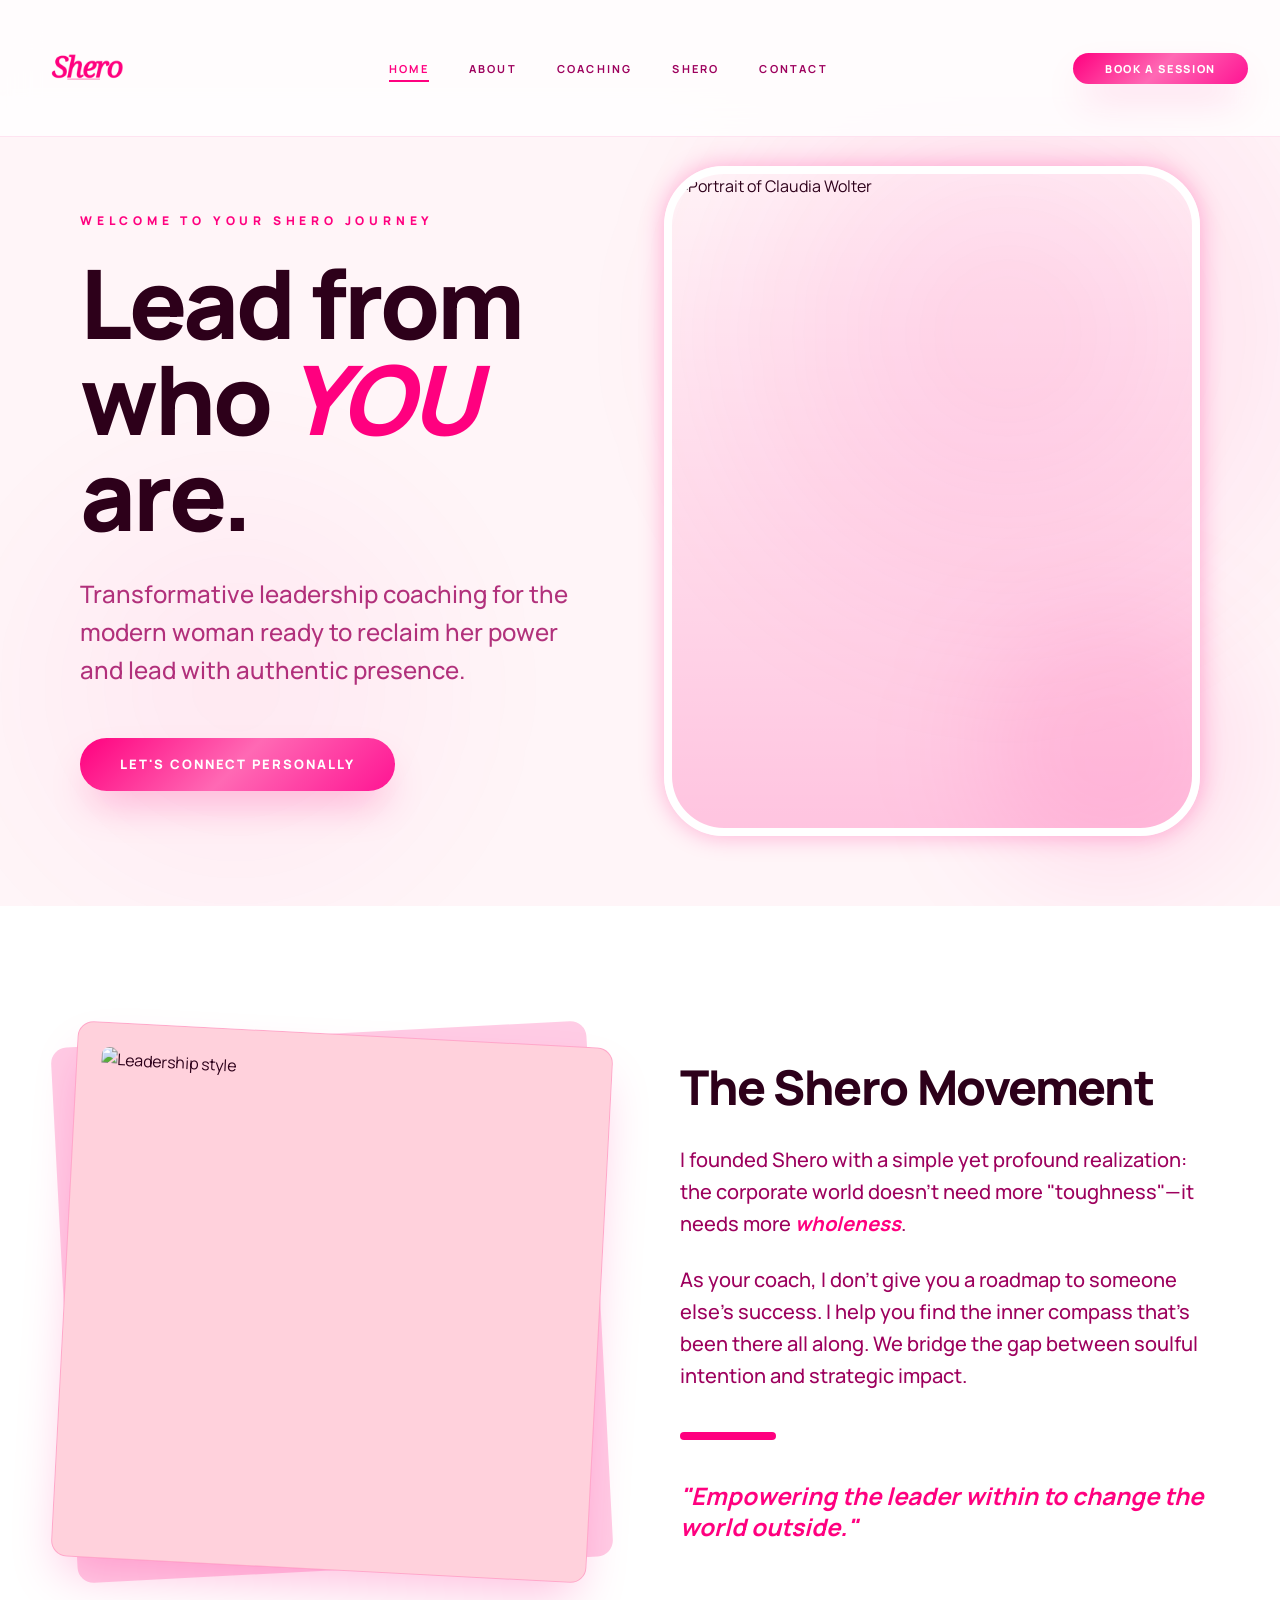
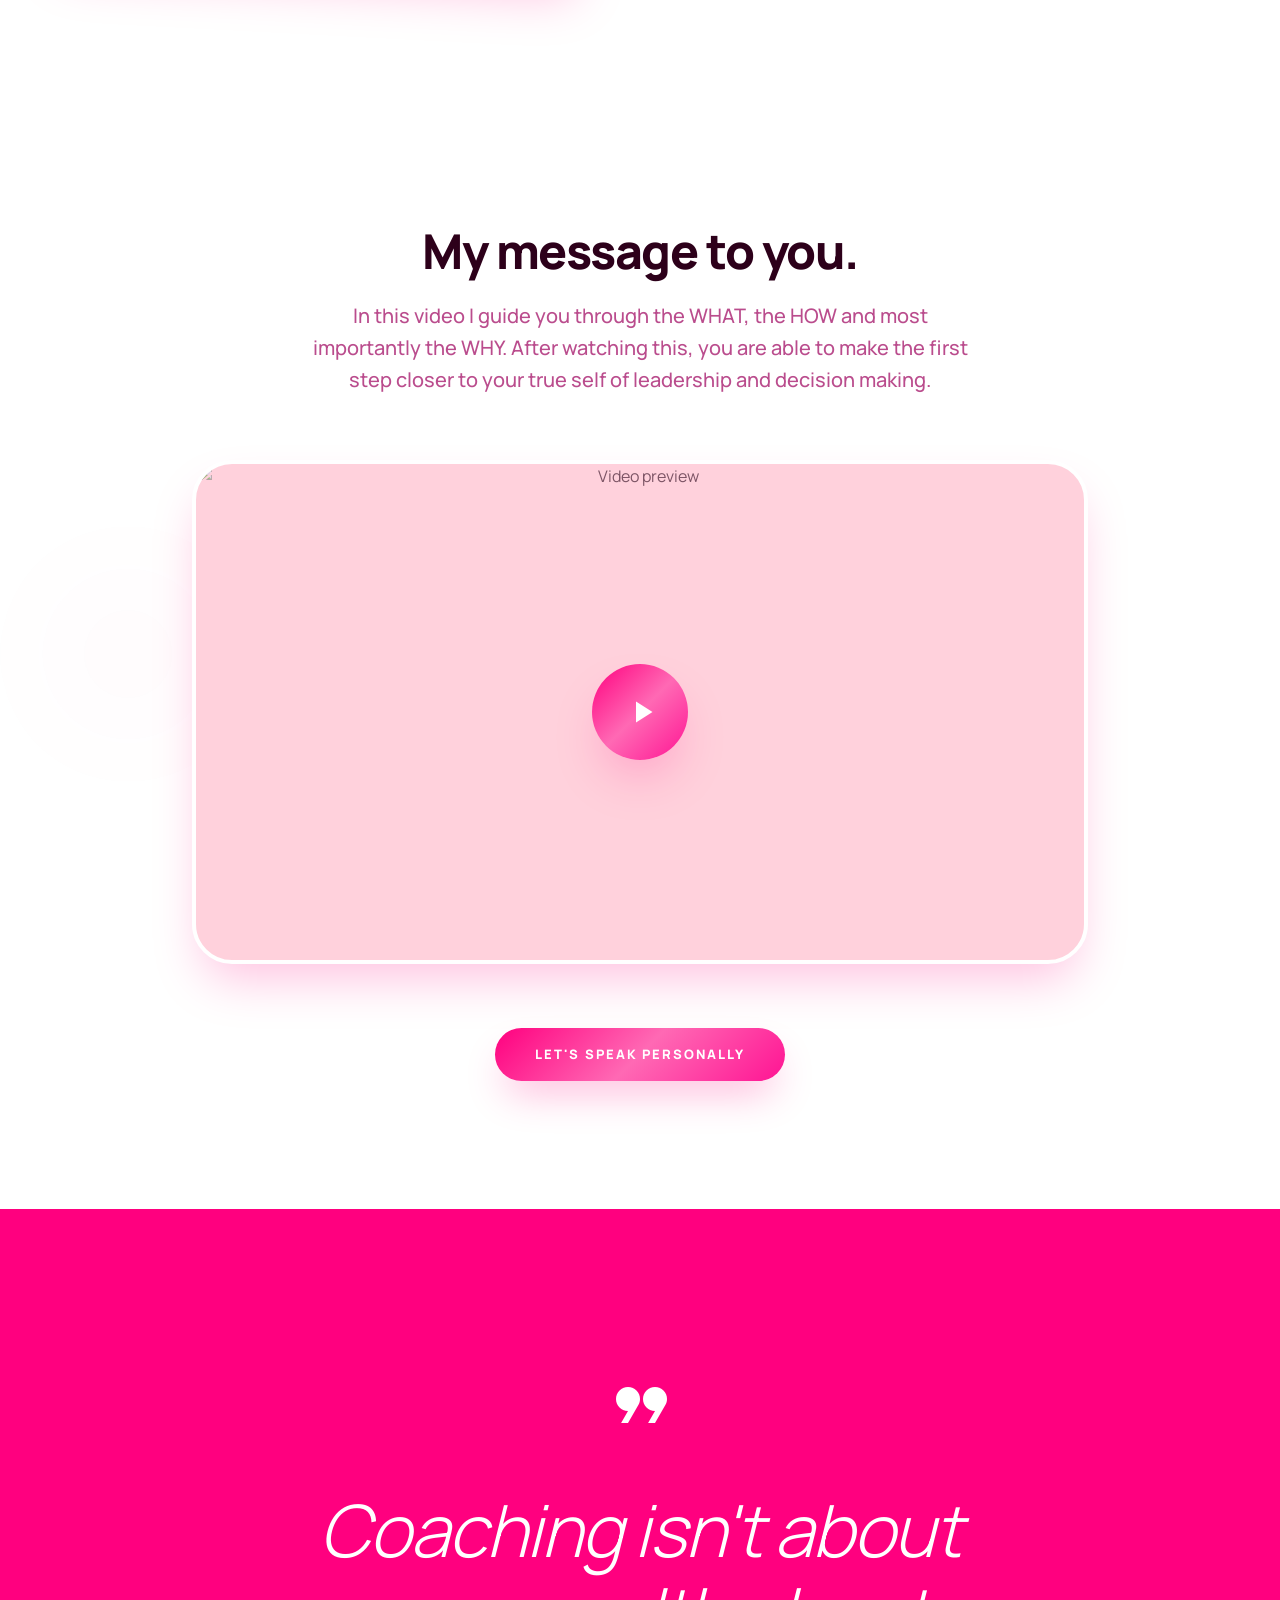
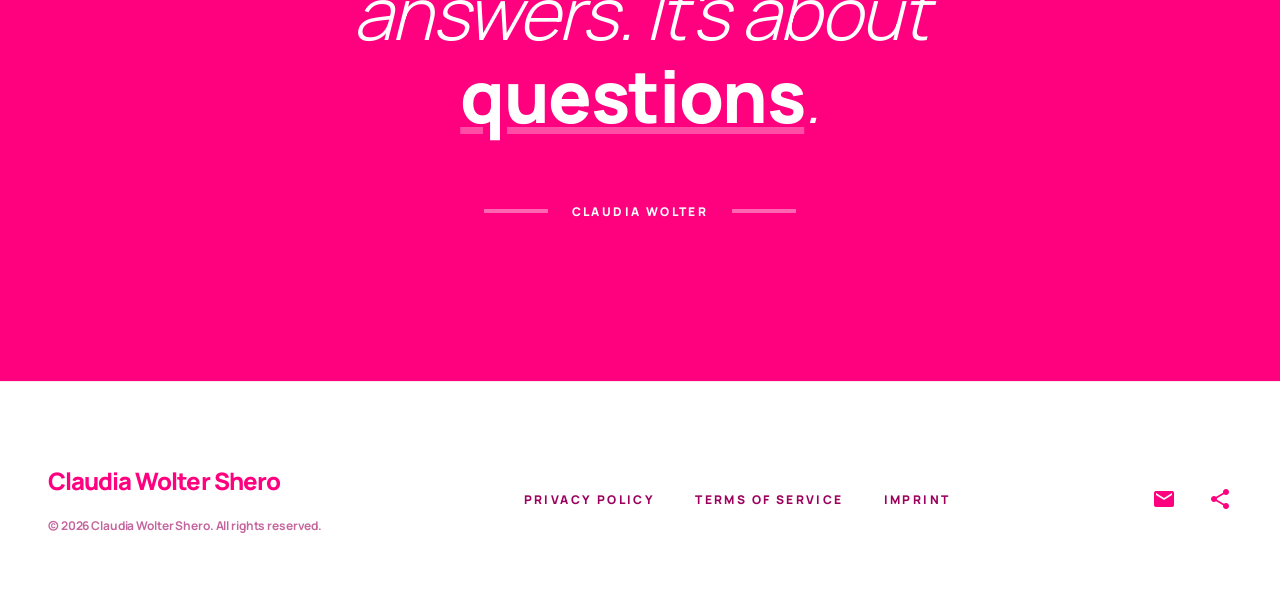
==== index.html @ 30386c01 "Add Shero logo to header and update styling" ====
<!DOCTYPE html>
<html lang="en">
  <head>
    <meta charset="UTF-8" />
    <meta name="viewport" content="width=device-width, initial-scale=1" />
    <title>Claudia Wolter | Shero - Malibu Executive Leadership</title>
    <meta
      name="description"
      content="Transformative leadership coaching for the modern woman ready to reclaim her power and lead with authentic presence."
    />
    <link rel="preconnect" href="https://fonts.googleapis.com" />
    <link rel="preconnect" href="https://fonts.gstatic.com" crossorigin />
    <link
      href="https://fonts.googleapis.com/css2?family=Manrope:wght@200;300;400;500;600;700;800;900&display=swap"
      rel="stylesheet"
    />
    <link
      href="https://fonts.googleapis.com/css2?family=Material+Symbols+Outlined:wght,FILL@100..700,0..1&display=swap"
      rel="stylesheet"
    />
    <link rel="stylesheet" href="styles/tokens.css" />
    <link rel="stylesheet" href="styles/base.css" />
    <link rel="stylesheet" href="styles/components.css" />
    <link rel="stylesheet" href="styles/pages.css" />
  </head>
  <body>
    <header class="site-nav" data-nav></header>

    <main>
      <section class="hero">
        <div class="hero__blob-1" aria-hidden="true"></div>
        <div class="hero__blob-2" aria-hidden="true"></div>
        <div class="hero__inner">
          <div class="hero__copy">
            <span class="eyebrow">Welcome to your SHERO Journey</span>
            <h1 class="hero__title">
              Lead from who <em class="hero__title-highlight">YOU</em><br />are.
            </h1>
            <p class="hero__subtitle">
              Transformative leadership coaching for the modern woman ready to
              reclaim her power and lead with authentic presence.
            </p>
            <div>
              <a data-calendly class="btn btn-primary">Let's connect personally</a>
            </div>
          </div>
          <div class="hero__visual">
            <div class="hero__portrait">
              <img
                alt="Portrait of Claudia Wolter"
                src="https://lh3.googleusercontent.com/aida/[base64]"
              />
              <div class="hero__portrait-gradient"></div>
            </div>
            <div class="hero__portrait-glow" aria-hidden="true"></div>
          </div>
        </div>
      </section>

      <section class="intro">
        <div class="intro__inner">
          <div class="intro__visual">
            <div class="intro__visual-card">
              <img
                alt="Leadership style"
                src="https://lh3.googleusercontent.com/aida/[base64]"
              />
            </div>
            <div class="intro__visual-shadow" aria-hidden="true"></div>
          </div>
          <div class="intro__body">
            <h2>The Shero Movement</h2>
            <p class="intro__paragraph">
              I founded Shero with a simple yet profound realization: the
              corporate world doesn't need more "toughness"—it needs more
              <span class="intro__emphasis">wholeness</span>.
            </p>
            <p class="intro__paragraph intro__paragraph--last">
              As your coach, I don't give you a roadmap to someone else's
              success. I help you find the inner compass that's been there all
              along. We bridge the gap between soulful intention and strategic
              impact.
            </p>
            <div class="intro__divider"></div>
            <p class="intro__pullquote">
              "Empowering the leader within to change the world outside."
            </p>
          </div>
        </div>
      </section>

      <section class="vsl">
        <div class="vsl__blob" aria-hidden="true"></div>
        <div class="vsl__inner">
          <h2 class="vsl__title">My message to you.</h2>
          <p class="vsl__subtitle">
            In this video I guide you through the WHAT, the HOW and most
            importantly the WHY. After watching this, you are able to make the
            first step closer to your true self of leadership and decision
            making.
          </p>
          <div class="vsl__player" role="button" tabindex="0" aria-label="Play the message from Claudia">
            <img
              alt="Video preview"
              src="https://lh3.googleusercontent.com/aida-public/[base64]"
            />
            <div class="vsl__play-wrap">
              <span class="vsl__play" aria-hidden="true">
                <span class="material-symbols-outlined icon--fill">play_arrow</span>
              </span>
            </div>
          </div>
          <a data-calendly class="btn btn-primary">Let's speak personally</a>
        </div>
      </section>

      <section class="philosophy">
        <div class="philosophy__texture" aria-hidden="true"></div>
        <div class="philosophy__inner">
          <span class="material-symbols-outlined philosophy__icon icon--fill" aria-hidden="true">format_quote</span>
          <h2 class="philosophy__quote">
            Coaching isn't about answers. It's about
            <span class="philosophy__quote-accent">questions</span>.
          </h2>
          <div class="philosophy__attribution">
            <span class="philosophy__rule" aria-hidden="true"></span>
            <span class="philosophy__name">Claudia Wolter</span>
            <span class="philosophy__rule" aria-hidden="true"></span>
          </div>
        </div>
      </section>
    </main>

    <footer class="site-footer" data-footer></footer>

    <script type="module" src="components/app.js"></script>
  </body>
</html>
---- styles/tokens.css ----
/* Design tokens — matching the Stitch screen 09359903ea7d4839820f74e67af44162 exactly */

:root {
  /* ---------- Color — Stitch Tailwind config (verbatim) ---------- */
  --background: #FFF0F5;
  --primary: #FF007F;
  --on-primary: #ffffff;
  --primary-container: #FF69B4;
  --on-primary-container: #ffffff;
  --secondary: #9D005D;
  --on-secondary: #ffffff;
  --secondary-container: #FFE4E1;
  --on-secondary-container: #9D005D;
  --surface: #FFF5F8;
  --on-surface: #2D001A;
  --surface-container: #FFD1DC;
  --surface-variant: #F9A8D4;
  --outline: #FF007F;
  --outline-variant: #F472B6;

  /* ---------- Signature Stitch gradients + effects ---------- */
  --pink-glam-gradient: linear-gradient(135deg, #FF007F 0%, #FF69B4 50%, #FF1493 100%);
  --barbie-glow: 0 0 25px rgba(255, 0, 127, 0.3);
  --shadow-xl: 0 20px 25px -5px rgba(255, 0, 127, 0.05), 0 8px 10px -6px rgba(255, 0, 127, 0.05);
  --shadow-2xl: 0 25px 50px -12px rgba(255, 0, 127, 0.25);
  --shadow-cta: 0 20px 40px -10px rgba(255, 0, 127, 0.3);
  --shadow-nav: 0 10px 15px -3px rgba(255, 0, 127, 0.05);

  /* ---------- Type family — Manrope only (Stitch spec) ---------- */
  --font-sans: "Manrope", system-ui, -apple-system, sans-serif;

  /* ---------- Radii — Stitch Tailwind config ---------- */
  --radius-default: 0.5rem;
  --radius-lg: 1rem;
  --radius-xl: 1.5rem;
  --radius-2xl: 2rem;
  --radius-3xl: 3rem;
  --radius-hero: 60px;
  --radius-card: 40px;
  --radius-full: 9999px;
}
---- styles/base.css ----
/* Base styles — Manrope only, Stitch body setup */

*,
*::before,
*::after {
  box-sizing: border-box;
}

html {
  scroll-behavior: smooth;
}

body {
  margin: 0;
  font-family: var(--font-sans);
  font-size: 1rem;
  line-height: 1.6;
  color: var(--on-surface);
  background: var(--background);
  -webkit-font-smoothing: antialiased;
  -moz-osx-font-smoothing: grayscale;
}

body::selection,
*::selection {
  background: var(--primary);
  color: var(--on-primary);
}

h1, h2, h3, h4, h5, h6 {
  font-family: var(--font-sans);
  margin: 0;
  color: var(--on-surface);
  font-weight: 900;
  letter-spacing: -0.02em;
  line-height: 1.05;
}

p {
  margin: 0 0 1rem;
}

a {
  color: var(--primary);
  text-decoration: none;
  transition: color 300ms ease;
}

img {
  display: block;
  max-width: 100%;
  height: auto;
}

button {
  font-family: inherit;
  cursor: pointer;
}

/* Utility layout */
.container {
  width: 100%;
  max-width: 1280px;
  margin-inline: auto;
  padding-inline: 1.5rem;
}

.container--sm { max-width: 768px; }
.container--md { max-width: 960px; }
.container--lg { max-width: 1152px; }

@media (min-width: 768px) {
  .container {
    padding-inline: 2rem;
  }
}

/* The "eyebrow" — uppercase label used repeatedly in Stitch */
.eyebrow {
  display: block;
  font-size: 0.75rem;
  text-transform: uppercase;
  letter-spacing: 0.4em;
  font-weight: 900;
  color: var(--primary);
  margin-bottom: 1.5rem;
}

.eyebrow--on-primary {
  color: var(--on-primary);
}

/* Accessibility */
:focus-visible {
  outline: 2px solid var(--primary);
  outline-offset: 3px;
  border-radius: 0.5rem;
}

.sr-only {
  position: absolute;
  width: 1px;
  height: 1px;
  padding: 0;
  margin: -1px;
  overflow: hidden;
  clip: rect(0, 0, 0, 0);
  white-space: nowrap;
  border: 0;
}

@media (prefers-reduced-motion: reduce) {
  *,
  *::before,
  *::after {
    animation-duration: 0.01ms !important;
    transition-duration: 0.01ms !important;
  }
}
---- styles/components.css ----
/* Components — matching Stitch visual language */

/* ---------------- Buttons ---------------- */

.btn {
  display: inline-flex;
  align-items: center;
  justify-content: center;
  gap: 0.5rem;
  font-family: var(--font-sans);
  font-weight: 900;
  text-transform: uppercase;
  letter-spacing: 0.15em;
  line-height: 1;
  padding: 1.25rem 2.5rem;
  border-radius: var(--radius-full);
  border: 0;
  cursor: pointer;
  text-decoration: none;
  transition: transform 300ms ease, filter 300ms ease, box-shadow 300ms ease, background 300ms ease;
  white-space: nowrap;
  font-size: 0.8125rem;
}

.btn--sm {
  padding: 0.625rem 2rem;
  font-size: 0.6875rem;
}

/* Primary: Stitch's pink-glam-gradient */
.btn-primary {
  background: var(--pink-glam-gradient);
  color: var(--on-primary);
  box-shadow: var(--shadow-cta);
}

.btn-primary:hover {
  filter: brightness(1.1);
  transform: translateY(-2px);
}

.btn-primary:active {
  transform: scale(0.97);
}

/* Inverse: white background with primary text (used inside pink-gradient cards) */
.btn-inverse {
  background: var(--on-primary);
  color: var(--primary);
  box-shadow: 0 10px 15px -3px rgba(0, 0, 0, 0.1);
}

.btn-inverse:hover {
  transform: scale(1.05);
}

/* Ghost CTA inside hot-pink blocks (white ring, transparent bg) */
.btn-ghost-on-primary {
  background: transparent;
  color: var(--on-primary);
  box-shadow: inset 0 0 0 2px rgba(255, 255, 255, 0.6);
}

.btn-ghost-on-primary:hover {
  background: rgba(255, 255, 255, 0.12);
}

/* Text button with arrow */
.btn-text {
  background: transparent;
  color: var(--primary);
  padding: 0;
  text-transform: uppercase;
  letter-spacing: 0.15em;
  font-weight: 900;
  font-size: 0.75rem;
  display: inline-flex;
  align-items: center;
  gap: 0.5rem;
}

.btn-text:hover {
  text-decoration: underline;
}

/* ---------------- Nav ---------------- */

.site-nav {
  position: fixed;
  top: 0;
  left: 0;
  right: 0;
  z-index: 50;
  background: rgba(255, 255, 255, 0.8);
  backdrop-filter: blur(20px);
  -webkit-backdrop-filter: blur(20px);
  border-bottom: 1px solid rgba(255, 0, 127, 0.1);
}

.site-nav__inner {
  display: flex;
  justify-content: space-between;
  align-items: center;
  padding: 0.75rem 1.5rem;
  max-width: 100%;
}

@media (min-width: 768px) {
  .site-nav__inner {
    padding: 0.75rem 2rem;
  }
}

.site-nav__brand {
  display: flex;
  align-items: center;
  text-decoration: none;
}

.site-nav__logo {
  height: 7rem;
  width: auto;
  max-width: 400px;
}

.site-nav__links {
  display: none;
  gap: 2.5rem;
  list-style: none;
  margin: 0;
  padding: 0;
}

.site-nav__link {
  font-family: var(--font-sans);
  font-size: 0.6875rem;
  text-transform: uppercase;
  letter-spacing: 0.2em;
  font-weight: 700;
  color: var(--secondary);
  text-decoration: none;
  padding-bottom: 0.25rem;
  transition: color 300ms ease;
}

.site-nav__link:hover {
  color: var(--primary);
}

.site-nav__link[aria-current="page"] {
  color: var(--primary);
  border-bottom: 2px solid var(--primary);
}

.site-nav__toggle {
  background: transparent;
  border: 0;
  color: var(--primary);
  padding: 0.5rem;
  display: inline-flex;
  align-items: center;
  justify-content: center;
}

.site-nav__mobile {
  display: none;
  padding: 1.5rem;
  background: var(--surface);
  border-bottom: 1px solid rgba(255, 0, 127, 0.1);
}

.site-nav__mobile[data-open="true"] {
  display: block;
}

.site-nav__mobile-links {
  list-style: none;
  margin: 0 0 1.5rem;
  padding: 0;
}

.site-nav__mobile-links li + li {
  margin-top: 1rem;
}

.site-nav__mobile-link {
  font-family: var(--font-sans);
  font-weight: 900;
  font-size: 1.25rem;
  text-transform: uppercase;
  letter-spacing: 0.1em;
  color: var(--secondary);
  text-decoration: none;
}

.site-nav__mobile-link[aria-current="page"] {
  color: var(--primary);
}

.site-nav__cta {
  display: none;
}

@media (min-width: 960px) {
  .site-nav__links {
    display: flex;
  }
  .site-nav__cta {
    display: inline-flex;
  }
  .site-nav__toggle {
    display: none;
  }
  .site-nav__mobile {
    display: none !important;
  }
}

/* ---------------- Watercolor blobs (Stitch signature backdrop) ---------------- */

.watercolor-blob {
  position: absolute;
  background: radial-gradient(circle, rgba(255, 0, 127, 0.15) 0%, rgba(255, 240, 245, 0) 70%);
  filter: blur(60px);
  pointer-events: none;
  z-index: 0;
}

/* ---------------- Barbie glow utility ---------------- */

.barbie-glow {
  box-shadow: var(--barbie-glow);
}

/* ---------------- Icons ---------------- */
/* Material Symbols are loaded per-page. This sets their default look */
.material-symbols-outlined {
  font-variation-settings: 'FILL' 0, 'wght' 400, 'GRAD' 0, 'opsz' 24;
  font-family: 'Material Symbols Outlined';
  font-weight: normal;
  font-style: normal;
  line-height: 1;
  letter-spacing: normal;
  text-transform: none;
  display: inline-block;
  white-space: nowrap;
  word-wrap: normal;
  direction: ltr;
  -webkit-font-smoothing: antialiased;
  user-select: none;
}

.icon--fill {
  font-variation-settings: 'FILL' 1, 'wght' 400, 'GRAD' 0, 'opsz' 24;
}

/* ---------------- Shared "cube texture" overlay (Philosophy + gradient sections) ---------------- */

.cube-texture {
  background-image: url("https://www.transparenttextures.com/patterns/cubes.png");
  opacity: 0.2;
  pointer-events: none;
}

.checker-texture {
  background-image: url("https://www.transparenttextures.com/patterns/glam-checkerboard.png");
  opacity: 0.1;
  pointer-events: none;
}

/* ---------------- Footer ---------------- */

.site-footer {
  background: var(--on-primary);
  border-top: 1px solid rgba(255, 0, 127, 0.1);
  padding: 5rem 1.5rem;
}

.site-footer__inner {
  display: flex;
  flex-direction: column;
  align-items: center;
  gap: 2.5rem;
  max-width: 1280px;
  margin-inline: auto;
  text-align: center;
}

.site-footer__brand-block {
  display: flex;
  flex-direction: column;
  gap: 1rem;
}

.site-footer__brand {
  font-size: 1.5rem;
  font-weight: 900;
  letter-spacing: -0.04em;
  color: var(--primary);
  text-decoration: none;
}

.site-footer__copy {
  font-size: 0.75rem;
  font-weight: 700;
  color: var(--secondary);
  opacity: 0.6;
  letter-spacing: -0.01em;
  margin: 0;
}

.site-footer__links {
  display: flex;
  gap: 2.5rem;
  list-style: none;
  padding: 0;
  margin: 0;
  flex-wrap: wrap;
  justify-content: center;
}

.site-footer__link {
  font-size: 0.75rem;
  font-weight: 900;
  text-transform: uppercase;
  letter-spacing: 0.2em;
  color: var(--secondary);
  text-decoration: none;
  transition: color 300ms ease;
}

.site-footer__link:hover {
  color: var(--primary);
}

.site-footer__social {
  display: flex;
  gap: 2rem;
}

.site-footer__social a {
  color: var(--primary);
  display: inline-flex;
  transition: transform 300ms ease;
}

.site-footer__social a:hover {
  transform: scale(1.1);
}

.site-footer__social .material-symbols-outlined {
  font-size: 1.5rem;
}

@media (min-width: 768px) {
  .site-footer {
    padding: 5rem 3rem;
  }
  .site-footer__inner {
    flex-direction: row;
    justify-content: space-between;
    text-align: left;
  }
  .site-footer__links {
    justify-content: flex-start;
  }
}
---- styles/pages.css ----
/* Page-specific layouts — all matching Stitch screen 09359903ea7d4839820f74e67af44162 */

/* Give space below fixed nav */
main {
  padding-top: 6rem;
}

/* ---------------- Hero Section ---------------- */

.hero {
  position: relative;
  min-height: 90vh;
  display: flex;
  align-items: center;
  padding: 3rem 1.5rem;
  overflow: hidden;
  background: var(--surface);
}

.hero__blob-1 {
  position: absolute;
  top: -20%;
  right: -10%;
  width: 800px;
  height: 800px;
  background: radial-gradient(circle, rgba(255, 0, 127, 0.15) 0%, rgba(255, 240, 245, 0) 70%);
  filter: blur(60px);
  opacity: 0.8;
  pointer-events: none;
}

.hero__blob-2 {
  position: absolute;
  bottom: -10%;
  left: -5%;
  width: 600px;
  height: 600px;
  background: radial-gradient(circle, rgba(255, 0, 127, 0.15) 0%, rgba(255, 240, 245, 0) 70%);
  filter: blur(60px);
  opacity: 0.4;
  pointer-events: none;
}

.hero__inner {
  position: relative;
  z-index: 10;
  max-width: 1280px;
  margin-inline: auto;
  display: grid;
  gap: 3rem;
  align-items: center;
}

.hero__copy {
  order: 2;
}

.hero__visual {
  order: 1;
  position: relative;
}

.hero__title {
  font-size: 3rem;
  line-height: 1;
  margin-bottom: 2rem;
  font-weight: 900;
  letter-spacing: -0.03em;
}

.hero__title-highlight {
  color: var(--primary);
  font-style: italic;
}

.hero__subtitle {
  font-size: 1.25rem;
  color: rgba(157, 0, 93, 0.8);
  max-width: 32rem;
  font-weight: 500;
  line-height: 1.6;
  margin-bottom: 3rem;
}

.hero__portrait {
  position: relative;
  width: 100%;
  aspect-ratio: 4 / 5;
  border-radius: var(--radius-hero);
  overflow: hidden;
  box-shadow: var(--barbie-glow);
  border: 8px solid var(--on-primary);
}

.hero__portrait img {
  width: 100%;
  height: 100%;
  object-fit: cover;
}

.hero__portrait-gradient {
  position: absolute;
  inset: 0;
  background: linear-gradient(to top, rgba(255, 0, 127, 0.2), transparent);
}

.hero__portrait-glow {
  position: absolute;
  bottom: -2.5rem;
  right: -2.5rem;
  width: 16rem;
  height: 16rem;
  background: rgba(255, 0, 127, 0.1);
  border-radius: var(--radius-full);
  filter: blur(60px);
  z-index: -1;
}

@media (min-width: 768px) {
  .hero {
    padding: 3rem 5rem;
  }
  .hero__inner {
    grid-template-columns: repeat(12, 1fr);
    gap: 3rem;
  }
  .hero__copy {
    grid-column: span 6;
    order: 1;
  }
  .hero__visual {
    grid-column: span 6;
    order: 2;
  }
  .hero__title {
    font-size: 4.5rem;
  }
  .hero__subtitle {
    font-size: 1.5rem;
  }
}

@media (min-width: 1200px) {
  .hero__title {
    font-size: 6rem;
  }
}

/* ---------------- Introduction "Shero Movement" ---------------- */

.intro {
  padding: 8rem 1.5rem;
  background: var(--on-primary);
}

.intro__inner {
  max-width: 1152px;
  margin-inline: auto;
  display: grid;
  gap: 3rem;
  align-items: center;
}

.intro__visual {
  position: relative;
}

.intro__visual-card {
  aspect-ratio: 1 / 1;
  background: var(--surface-container);
  padding: 1.5rem;
  box-shadow: var(--shadow-2xl);
  transform: rotate(3deg);
  position: relative;
  z-index: 10;
  border-radius: 1rem;
  overflow: hidden;
  border: 1px solid rgba(255, 0, 127, 0.2);
}

.intro__visual-card img {
  width: 100%;
  height: 100%;
  object-fit: cover;
  border-radius: 0.5rem;
}

.intro__visual-shadow {
  position: absolute;
  inset: 0;
  background: rgba(255, 0, 127, 0.2);
  transform: rotate(-3deg);
  z-index: 1;
  border-radius: 1rem;
}

.intro__body h2 {
  font-size: 2.5rem;
  margin-bottom: 2rem;
  font-weight: 900;
  letter-spacing: -0.03em;
}

.intro__paragraph {
  color: var(--secondary);
  line-height: 1.6;
  margin-bottom: 1.5rem;
  font-size: 1.25rem;
  font-weight: 500;
}

.intro__paragraph--last {
  margin-bottom: 2.5rem;
}

.intro__emphasis {
  font-style: italic;
  color: var(--primary);
  font-weight: 700;
}

.intro__divider {
  height: 0.5rem;
  width: 6rem;
  background: var(--primary);
  border-radius: var(--radius-full);
  margin-bottom: 2.5rem;
}

.intro__pullquote {
  font-family: var(--font-sans);
  font-style: italic;
  font-size: 1.5rem;
  color: var(--primary);
  font-weight: 700;
  line-height: 1.3;
  margin: 0;
}

@media (min-width: 768px) {
  .intro__inner {
    grid-template-columns: 1fr 1fr;
    gap: 5rem;
  }
  .intro__body h2 {
    font-size: 3rem;
  }
}

/* ---------------- About Founder Section ---------------- */

.founder {
  padding: 8rem 1.5rem;
  background: var(--surface);
}

.founder__inner {
  max-width: 1152px;
  margin-inline: auto;
  display: grid;
  gap: 4rem;
  align-items: center;
}

.founder__body {
  order: 2;
}

.founder__visual {
  order: 1;
}

.founder__title {
  font-size: 2.25rem;
  font-weight: 900;
  margin-bottom: 2rem;
  line-height: 1.15;
  letter-spacing: -0.02em;
}

.founder__paragraphs {
  display: flex;
  flex-direction: column;
  gap: 1.5rem;
}

.founder__paragraphs p {
  font-size: 1.125rem;
  color: rgba(157, 0, 93, 0.8);
  line-height: 1.6;
  font-weight: 500;
  margin: 0;
}

.founder__signature {
  margin-top: 2.5rem;
  padding-top: 2rem;
  border-top: 1px solid rgba(255, 0, 127, 0.2);
}

.founder__signature-name {
  font-family: var(--font-sans);
  font-size: 1.5rem;
  font-weight: 900;
  color: var(--primary);
  margin: 0;
}

.founder__signature-role {
  font-size: 0.75rem;
  text-transform: uppercase;
  letter-spacing: 0.2em;
  font-weight: 900;
  color: var(--secondary);
  margin: 0.25rem 0 0;
}

.founder__portrait-wrap {
  position: relative;
}

.founder__portrait-glow {
  position: absolute;
  inset: 0;
  background: var(--pink-glam-gradient);
  border-radius: var(--radius-full);
  filter: blur(60px);
  opacity: 0.2;
  transition: opacity 300ms ease;
}

.founder__portrait-wrap:hover .founder__portrait-glow {
  opacity: 0.4;
}

.founder__portrait {
  position: relative;
  aspect-ratio: 1 / 1;
  border-radius: var(--radius-full);
  border: 8px solid var(--on-primary);
  box-shadow: var(--shadow-2xl);
  overflow: hidden;
}

.founder__portrait img {
  width: 100%;
  height: 100%;
  object-fit: cover;
}

@media (min-width: 768px) {
  .founder__inner {
    grid-template-columns: 7fr 5fr;
    gap: 4rem;
  }
  .founder__body {
    order: 1;
  }
  .founder__visual {
    order: 2;
  }
  .founder__title {
    font-size: 3rem;
  }
}

/* ---------------- VSL (Video message) Section ---------------- */

.vsl {
  padding: 8rem 1.5rem;
  background: var(--on-primary);
  position: relative;
  overflow: hidden;
}

.vsl__inner {
  max-width: 896px;
  margin-inline: auto;
  text-align: center;
  position: relative;
  z-index: 10;
}

.vsl__title {
  font-size: 3rem;
  font-weight: 900;
  margin-bottom: 1.5rem;
  letter-spacing: -0.03em;
}

.vsl__subtitle {
  font-size: 1.25rem;
  color: rgba(157, 0, 93, 0.7);
  font-weight: 500;
  margin: 0 auto 4rem;
  max-width: 42rem;
  line-height: 1.6;
}

.vsl__player {
  position: relative;
  aspect-ratio: 16 / 9;
  border-radius: var(--radius-card);
  overflow: hidden;
  background: var(--surface-container);
  border: 4px solid var(--on-primary);
  box-shadow: var(--shadow-2xl);
  margin-bottom: 4rem;
  cursor: pointer;
  transition: transform 300ms ease;
}

.vsl__player img {
  width: 100%;
  height: 100%;
  object-fit: cover;
  opacity: 0.6;
  filter: grayscale(0.2);
}

.vsl__play-wrap {
  position: absolute;
  inset: 0;
  display: flex;
  align-items: center;
  justify-content: center;
}

.vsl__play {
  width: 6rem;
  height: 6rem;
  background: var(--pink-glam-gradient);
  border-radius: var(--radius-full);
  display: flex;
  align-items: center;
  justify-content: center;
  color: var(--on-primary);
  box-shadow: var(--shadow-2xl);
  border: 0;
  transition: transform 300ms ease;
}

.vsl__player:hover .vsl__play {
  transform: scale(1.1);
}

.vsl__play .material-symbols-outlined {
  font-size: 2.25rem;
  translate: 2px 0;
}

.vsl__blob {
  position: absolute;
  top: 50%;
  left: 0;
  transform: translateY(-50%);
  width: 16rem;
  height: 16rem;
  background: radial-gradient(circle, rgba(255, 0, 127, 0.15) 0%, rgba(255, 240, 245, 0) 70%);
  filter: blur(60px);
  opacity: 0.2;
  pointer-events: none;
}

/* ---------------- Philosophy Section (full primary bg) ---------------- */

.philosophy {
  padding: 10rem 1.5rem;
  position: relative;
  overflow: hidden;
  background: var(--primary);
}

.philosophy__texture {
  position: absolute;
  inset: 0;
  background-image: url("https://www.transparenttextures.com/patterns/cubes.png");
  opacity: 0.2;
  pointer-events: none;
}

.philosophy__inner {
  position: relative;
  z-index: 10;
  max-width: 896px;
  margin-inline: auto;
  text-align: center;
}

.philosophy__icon {
  color: var(--on-primary);
  font-size: 4.5rem;
  margin-bottom: 3rem;
  display: block;
}

.philosophy__quote {
  font-family: var(--font-sans);
  font-size: 2.5rem;
  color: var(--on-primary);
  font-style: italic;
  line-height: 1.15;
  font-weight: 300;
  margin: 0;
}

.philosophy__quote-accent {
  font-style: normal;
  font-weight: 900;
  text-decoration: underline;
  text-decoration-color: rgba(255, 255, 255, 0.3);
}

.philosophy__attribution {
  margin-top: 4rem;
  display: flex;
  justify-content: center;
  align-items: center;
  gap: 1.5rem;
}

.philosophy__rule {
  display: block;
  height: 4px;
  width: 4rem;
  background: rgba(255, 255, 255, 0.4);
}

.philosophy__name {
  font-size: 0.75rem;
  text-transform: uppercase;
  letter-spacing: 0.2em;
  color: var(--on-primary);
  font-weight: 900;
}

@media (min-width: 768px) {
  .philosophy__quote {
    font-size: 4.5rem;
  }
}

/* ---------------- Services Section ---------------- */

.services {
  padding: 8rem 1.5rem;
  background: var(--surface);
}

.services__inner {
  max-width: 1280px;
  margin-inline: auto;
}

.services__header {
  display: flex;
  flex-direction: column;
  justify-content: space-between;
  align-items: flex-start;
  margin-bottom: 6rem;
  gap: 2rem;
}

.services__title {
  font-size: 3rem;
  font-weight: 900;
  letter-spacing: -0.04em;
  max-width: 36rem;
}

.services__subtitle {
  color: var(--secondary);
  font-size: 1.125rem;
  font-weight: 600;
  max-width: 20rem;
  opacity: 0.7;
  margin: 0;
}

.services__grid {
  display: grid;
  gap: 3rem;
}

.service-card {
  background: var(--on-primary);
  padding: 2.5rem;
  border-radius: var(--radius-card);
  border-bottom: 8px solid var(--primary);
  box-shadow: var(--shadow-xl);
  transition: transform 500ms ease;
}

.service-card:hover {
  transform: translateY(-10px);
}

.service-card__number {
  display: block;
  font-size: 3.75rem;
  font-weight: 900;
  color: rgba(255, 0, 127, 0.2);
  margin-bottom: 2rem;
  line-height: 1;
  letter-spacing: -0.04em;
}

.service-card__title {
  font-size: 1.875rem;
  font-weight: 900;
  margin-bottom: 1.5rem;
  color: var(--on-surface);
  letter-spacing: -0.02em;
}

.service-card__body {
  color: var(--secondary);
  font-weight: 500;
  line-height: 1.6;
  margin: 0 0 2.5rem;
  font-size: 1.125rem;
}

.service-card__features {
  list-style: none;
  padding: 0;
  margin: 0 0 3rem;
  display: flex;
  flex-direction: column;
  gap: 1rem;
  font-size: 0.875rem;
  color: var(--on-surface);
  font-weight: 700;
}

.service-card__feature {
  display: flex;
  align-items: center;
  gap: 0.75rem;
}

.service-card__feature .material-symbols-outlined {
  color: var(--primary);
  font-variation-settings: 'FILL' 1, 'wght' 400, 'GRAD' 0, 'opsz' 24;
}

@media (min-width: 768px) {
  .services__header {
    flex-direction: row;
    align-items: flex-end;
  }
  .services__title {
    font-size: 3.75rem;
  }
  .services__grid {
    grid-template-columns: repeat(3, 1fr);
  }
}

/* ---------------- The Decision Section ---------------- */

.decision {
  padding: 8rem 1.5rem;
  background: var(--on-primary);
  position: relative;
  overflow: hidden;
}

.decision__inner {
  max-width: 1152px;
  margin-inline: auto;
  position: relative;
  z-index: 10;
}

.decision__header {
  text-align: center;
  margin-bottom: 5rem;
}

.decision__title {
  font-size: 3rem;
  font-weight: 900;
  margin-bottom: 2rem;
  letter-spacing: -0.04em;
}

.decision__lede {
  font-size: 1.25rem;
  color: var(--secondary);
  max-width: 48rem;
  margin: 0 auto;
  font-weight: 500;
  line-height: 1.6;
}

.decision__grid {
  display: grid;
  gap: 1.5rem;
}

.decision-card {
  padding: 2.5rem;
  border-radius: 3rem;
  background: var(--surface-container);
  border: 2px solid rgba(255, 0, 127, 0.1);
  display: flex;
  flex-direction: column;
  justify-content: center;
  text-align: center;
  min-height: 14rem;
  transition: background 500ms ease, color 500ms ease;
}

.decision-card p {
  font-weight: 700;
  font-size: 1.125rem;
  line-height: 1.35;
  color: var(--secondary);
  margin: 0;
  transition: color 500ms ease;
}

.decision-card:hover {
  background: var(--primary);
}

.decision-card:hover p {
  color: var(--on-primary);
}

@media (min-width: 768px) {
  .decision__title {
    font-size: 4.5rem;
  }
  .decision__lede {
    font-size: 1.5rem;
  }
  .decision__grid {
    grid-template-columns: repeat(2, 1fr);
  }
}

@media (min-width: 1100px) {
  .decision__grid {
    grid-template-columns: repeat(4, 1fr);
  }
}

/* ---------------- Testimonials Section ---------------- */

.testimonials {
  padding: 8rem 1.5rem;
  background: var(--surface-container);
  position: relative;
}

.testimonials__inner {
  max-width: 1280px;
  margin-inline: auto;
  position: relative;
  z-index: 10;
}

.testimonials__title {
  font-size: 3rem;
  text-align: center;
  margin-bottom: 6rem;
  font-style: italic;
  font-weight: 900;
  color: var(--primary);
  letter-spacing: -0.02em;
}

.testimonials__grid {
  display: grid;
  gap: 3rem;
  max-width: 1152px;
  margin-inline: auto;
}

.testimonial-card {
  background: var(--on-primary);
  padding: 4rem;
  border-radius: var(--radius-card);
  box-shadow: var(--shadow-2xl);
  position: relative;
  border: 1px solid rgba(255, 0, 127, 0.1);
}

.testimonial-card__mark {
  color: var(--primary);
  position: absolute;
  top: 2.5rem;
  right: 2.5rem;
  font-size: 3.75rem;
  opacity: 0.2;
}

.testimonial-card__quote {
  font-size: 1.5rem;
  font-style: italic;
  color: var(--on-surface);
  margin: 0 0 2.5rem;
  line-height: 1.55;
  font-weight: 600;
}

.testimonial-card__name {
  font-size: 0.875rem;
  text-transform: uppercase;
  letter-spacing: 0.2em;
  font-weight: 900;
  color: var(--primary);
  margin: 0;
}

.testimonial-card__role {
  font-size: 0.75rem;
  color: var(--secondary);
  font-weight: 700;
  opacity: 0.6;
  margin: 0.25rem 0 0;
}

@media (min-width: 768px) {
  .testimonials__grid {
    grid-template-columns: 1fr 1fr;
  }
  .testimonial-card--offset {
    margin-top: 4rem;
  }
}

/* ---------------- FAQ Section ---------------- */

.faq {
  padding: 8rem 1.5rem;
  background: var(--on-primary);
}

.faq__inner {
  max-width: 768px;
  margin-inline: auto;
}

.faq__title {
  font-size: 2.25rem;
  font-weight: 900;
  text-align: center;
  margin-bottom: 5rem;
  letter-spacing: -0.02em;
}

.faq__list {
  display: flex;
  flex-direction: column;
  gap: 1rem;
}

.faq__item {
  background: var(--surface);
  border-radius: 2rem;
  border: 1px solid rgba(255, 0, 127, 0.1);
  overflow: hidden;
}

.faq__summary {
  display: flex;
  justify-content: space-between;
  align-items: center;
  gap: 1rem;
  padding: 2rem;
  cursor: pointer;
  list-style: none;
}

.faq__summary::-webkit-details-marker {
  display: none;
}

.faq__question {
  font-size: 1.25rem;
  font-weight: 900;
  color: var(--on-surface);
  letter-spacing: -0.01em;
}

.faq__indicator {
  color: var(--primary);
  transition: transform 300ms ease;
}

.faq__item[open] .faq__indicator {
  transform: rotate(180deg);
}

.faq__body {
  padding: 0 2rem 2rem;
  color: var(--secondary);
  font-weight: 500;
  line-height: 1.6;
}

@media (min-width: 768px) {
  .faq__title {
    font-size: 3rem;
  }
}

/* ---------------- Newsletter Section ---------------- */

.newsletter {
  padding: 8rem 1.5rem;
  background: var(--on-primary);
}

.newsletter__inner {
  max-width: 1152px;
  margin-inline: auto;
}

.newsletter__card {
  background: var(--pink-glam-gradient);
  border-radius: var(--radius-hero);
  padding: 3rem 1.5rem;
  text-align: center;
  position: relative;
  overflow: hidden;
  box-shadow: 0 25px 50px -12px rgba(255, 0, 127, 0.4);
}

.newsletter__texture {
  position: absolute;
  inset: 0;
  background-image: url("https://www.transparenttextures.com/patterns/glam-checkerboard.png");
  opacity: 0.1;
  pointer-events: none;
}

.newsletter__body {
  position: relative;
  z-index: 10;
}

.newsletter__title {
  font-size: 3rem;
  margin-bottom: 2rem;
  font-weight: 900;
  letter-spacing: -0.04em;
  color: var(--on-primary);
}

.newsletter__lede {
  color: rgba(255, 255, 255, 0.9);
  font-weight: 700;
  font-size: 1.125rem;
  max-width: 28rem;
  margin: 0 auto 3rem;
}

.newsletter__form {
  display: flex;
  flex-direction: column;
  gap: 1rem;
  max-width: 36rem;
  margin: 0 auto;
}

.newsletter__input {
  flex: 1;
  background: rgba(255, 255, 255, 0.2);
  border: 2px solid rgba(255, 255, 255, 0.4);
  border-radius: var(--radius-full);
  padding: 1.25rem 2rem;
  color: var(--on-primary);
  font-weight: 700;
  font-size: 1rem;
  backdrop-filter: blur(8px);
  outline: none;
  transition: border-color 200ms ease;
  font-family: inherit;
}

.newsletter__input::placeholder {
  color: rgba(255, 255, 255, 0.6);
}

.newsletter__input:focus {
  border-color: var(--on-primary);
}

.newsletter__privacy {
  font-size: 0.6875rem;
  color: rgba(255, 255, 255, 0.6);
  margin: 2rem 0 0;
  letter-spacing: 0.2em;
  text-transform: uppercase;
  font-weight: 700;
}

@media (min-width: 768px) {
  .newsletter__card {
    padding: 6rem;
  }
  .newsletter__title {
    font-size: 3.75rem;
  }
  .newsletter__form {
    flex-direction: row;
  }
}

/* ---------------- Page Intro (shared across /about /coaching /shero /contact) ---------------- */

.page-intro {
  padding: 6rem 1.5rem 4rem;
  background: var(--surface);
  position: relative;
  overflow: hidden;
}

.page-intro__blob {
  position: absolute;
  top: -30%;
  right: -15%;
  width: 600px;
  height: 600px;
  background: radial-gradient(circle, rgba(255, 0, 127, 0.15) 0%, rgba(255, 240, 245, 0) 70%);
  filter: blur(60px);
  pointer-events: none;
}

.page-intro__inner {
  position: relative;
  z-index: 10;
  max-width: 768px;
  margin-inline: auto;
}

.page-intro h1 {
  font-size: 3rem;
  font-weight: 900;
  letter-spacing: -0.04em;
  line-height: 1.05;
}

.page-intro__lede {
  margin-top: 2rem;
  font-size: 1.25rem;
  color: rgba(157, 0, 93, 0.8);
  font-weight: 500;
  line-height: 1.6;
}

@media (min-width: 768px) {
  .page-intro {
    padding: 8rem 2rem 6rem;
  }
  .page-intro h1 {
    font-size: 4.5rem;
  }
}

/* ---------------- Contact page (split: book call + info) ---------------- */

.contact-grid {
  padding: 0 1.5rem 8rem;
  background: var(--on-primary);
}

.contact-grid__inner {
  max-width: 1152px;
  margin-inline: auto;
  display: grid;
  gap: 3rem;
}

.contact-book-card {
  padding: 3rem 2rem;
  border-radius: var(--radius-hero);
  background: var(--pink-glam-gradient);
  color: var(--on-primary);
  display: flex;
  flex-direction: column;
  gap: 2rem;
  box-shadow: 0 25px 50px -12px rgba(255, 0, 127, 0.4);
}

.contact-book-card h2 {
  font-size: 2.5rem;
  color: var(--on-primary);
  margin: 0;
  letter-spacing: -0.04em;
}

.contact-book-card p {
  color: rgba(255, 255, 255, 0.92);
  font-weight: 500;
  margin: 0;
  max-width: 36ch;
}

.contact-info {
  display: flex;
  flex-direction: column;
  gap: 2rem;
}

.contact-info__block {
  background: var(--surface);
  padding: 2rem;
  border-radius: 2rem;
  border: 1px solid rgba(255, 0, 127, 0.1);
}

.contact-info__label {
  font-size: 0.75rem;
  text-transform: uppercase;
  letter-spacing: 0.2em;
  font-weight: 900;
  color: var(--secondary);
  margin: 0 0 0.75rem;
}

.contact-info__value {
  font-size: 1.25rem;
  font-weight: 900;
  letter-spacing: -0.02em;
  color: var(--on-surface);
  margin: 0;
}

.contact-info__value a {
  color: inherit;
}

.contact-info__value a:hover {
  color: var(--primary);
}

@media (min-width: 900px) {
  .contact-grid__inner {
    grid-template-columns: 1.2fr 1fr;
    gap: 4rem;
  }
  .contact-book-card {
    padding: 5rem 4rem;
  }
  .contact-book-card h2 {
    font-size: 3rem;
  }
}
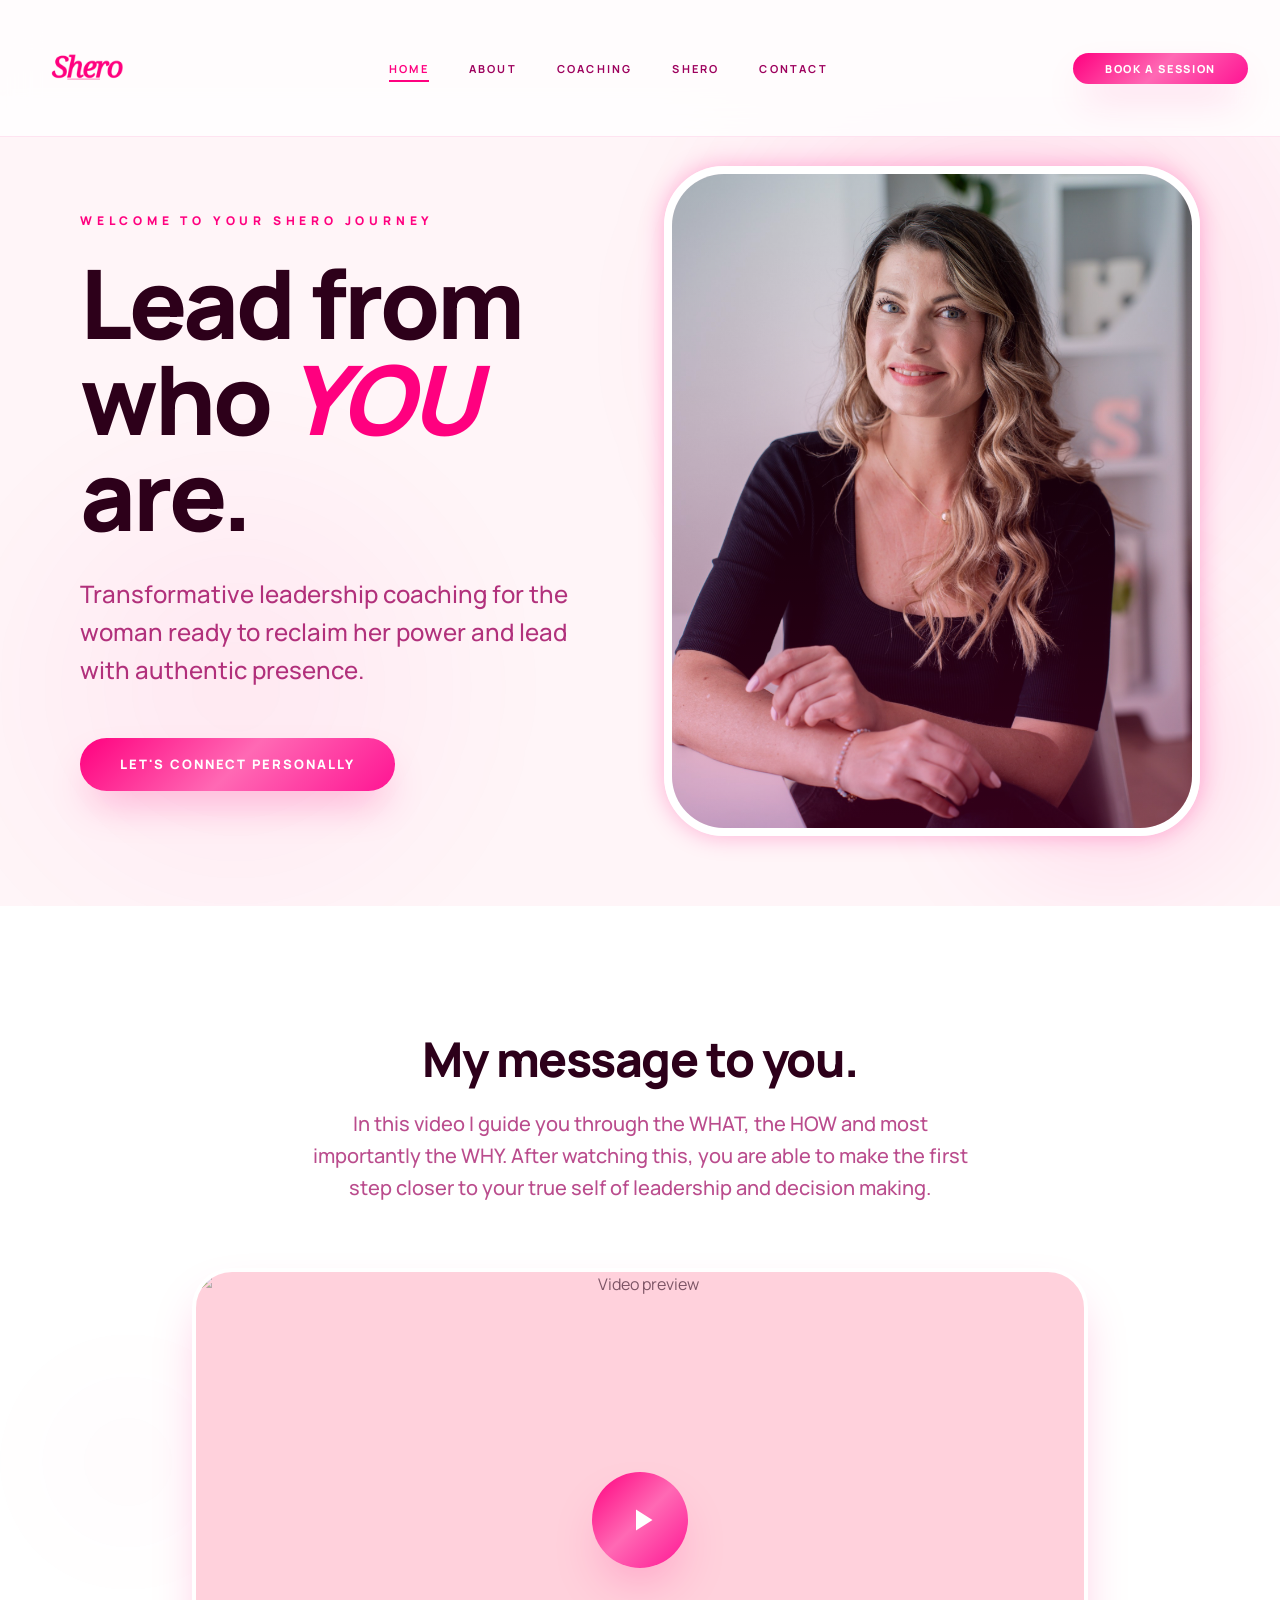
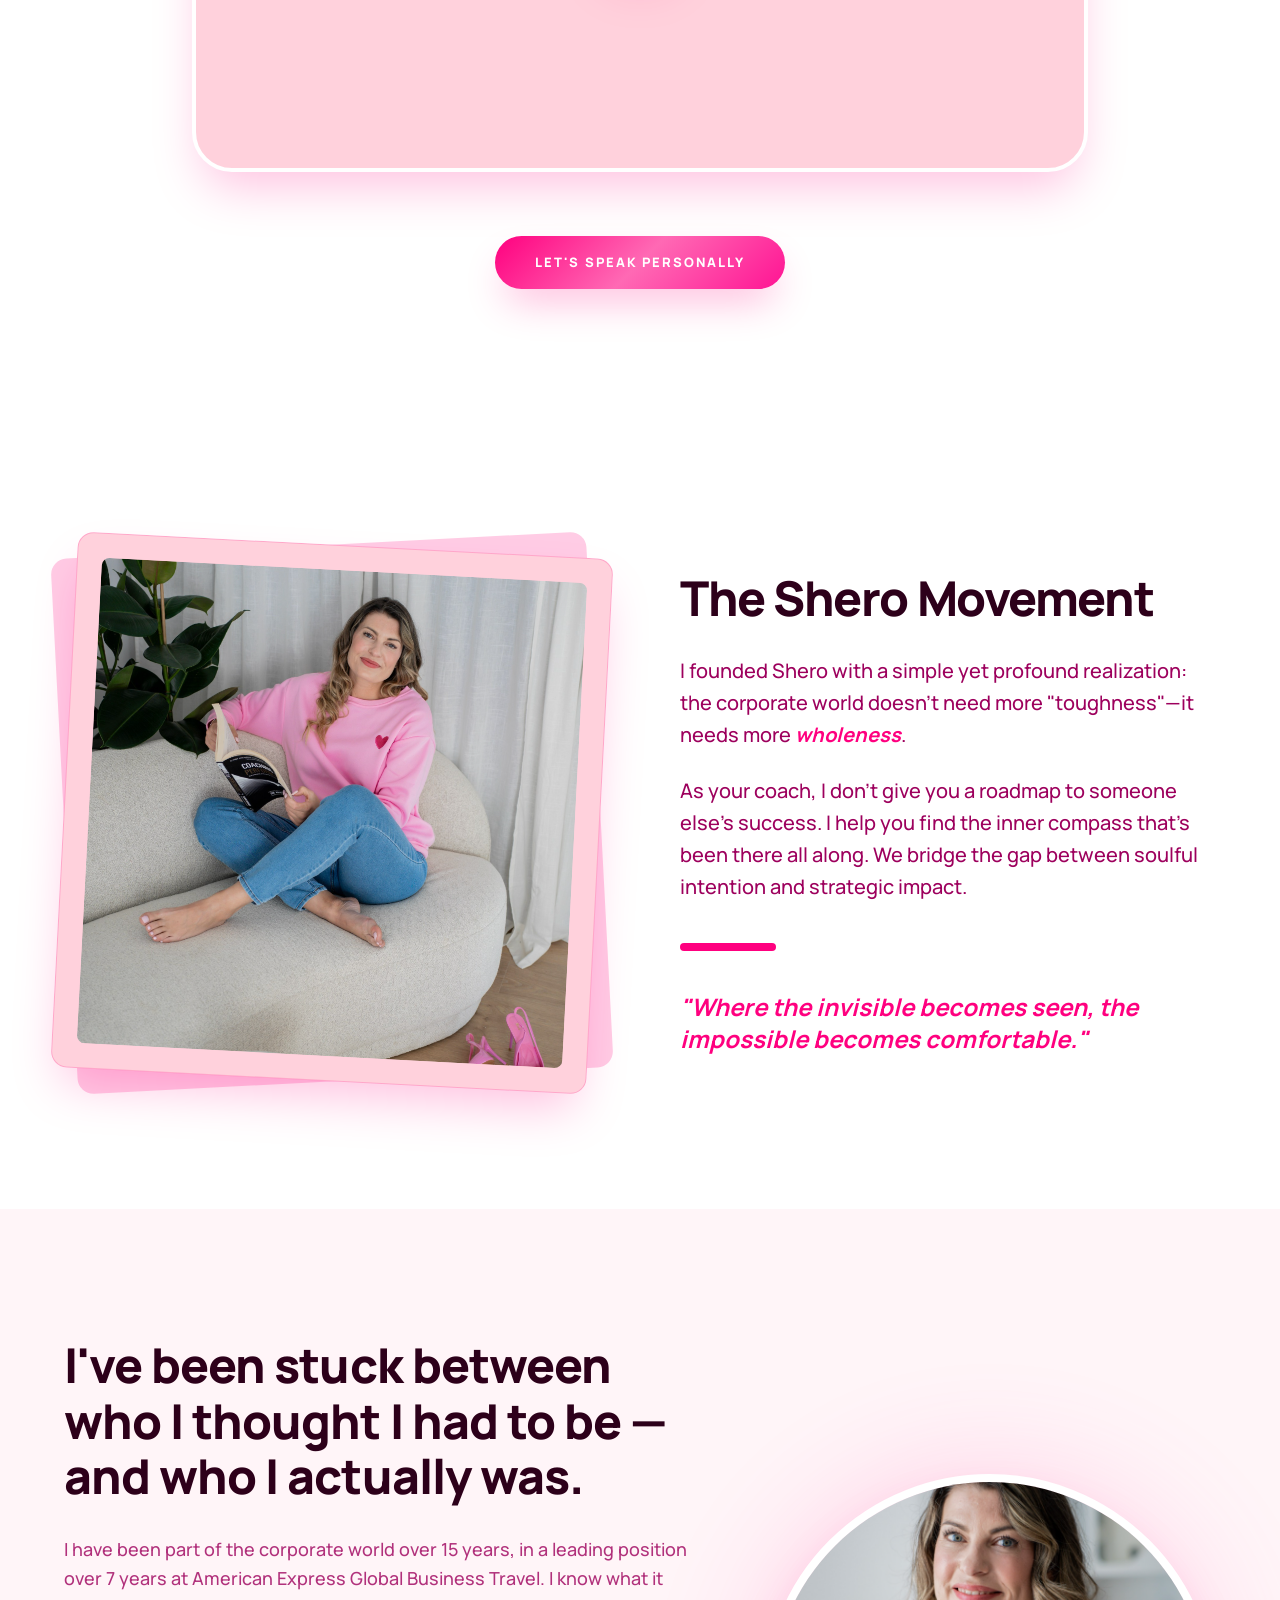
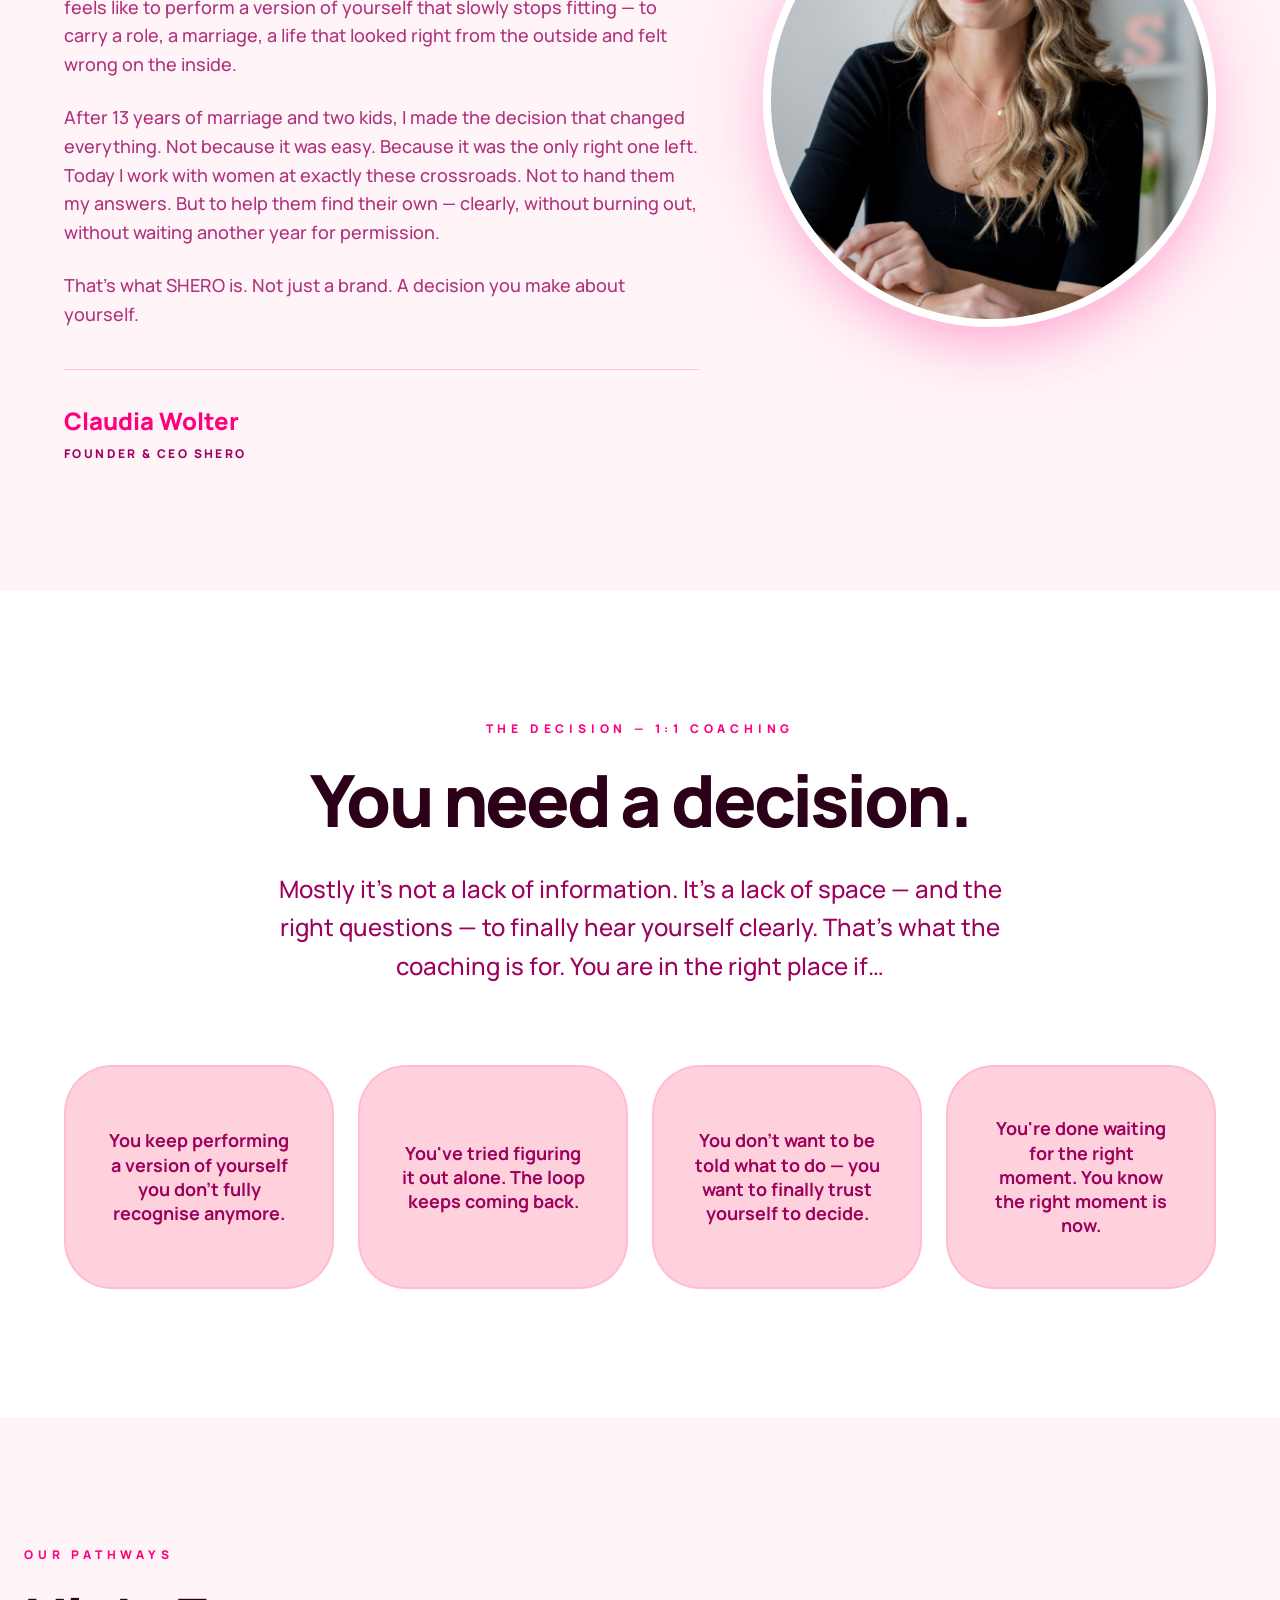
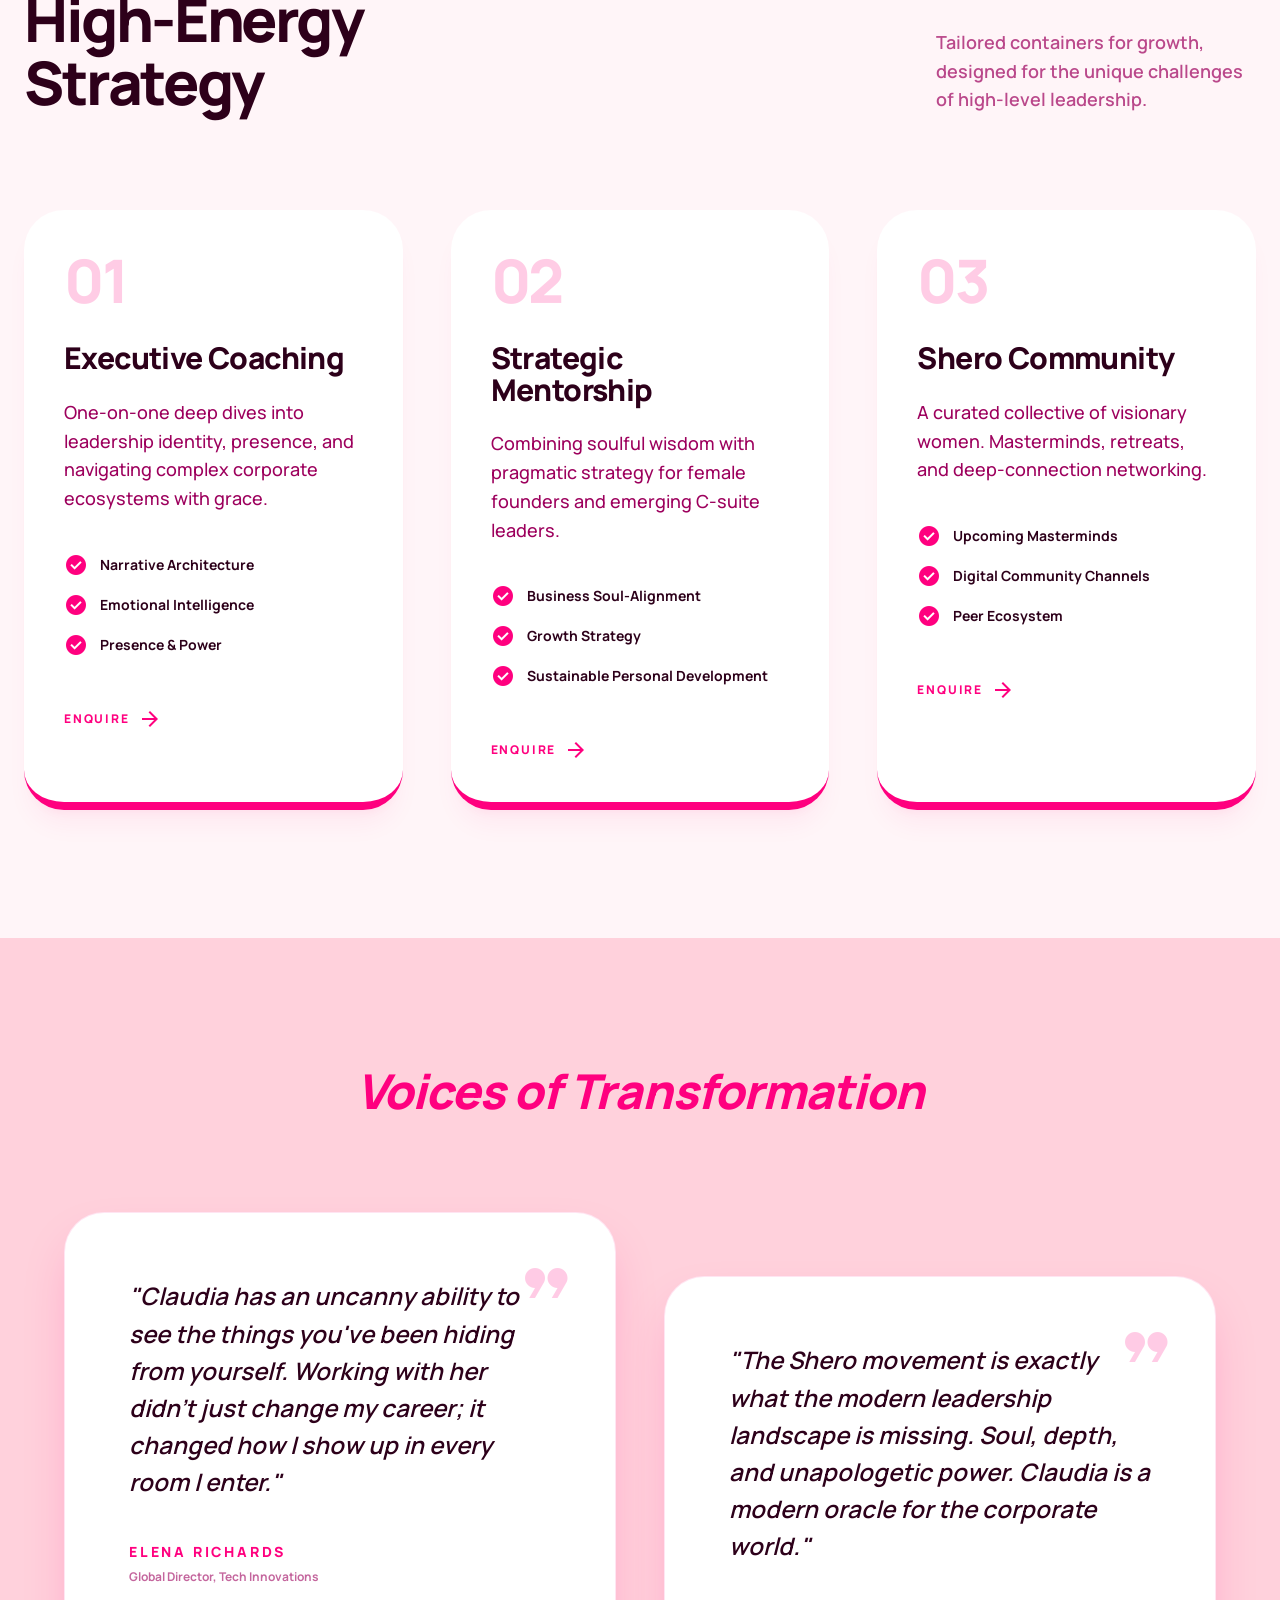
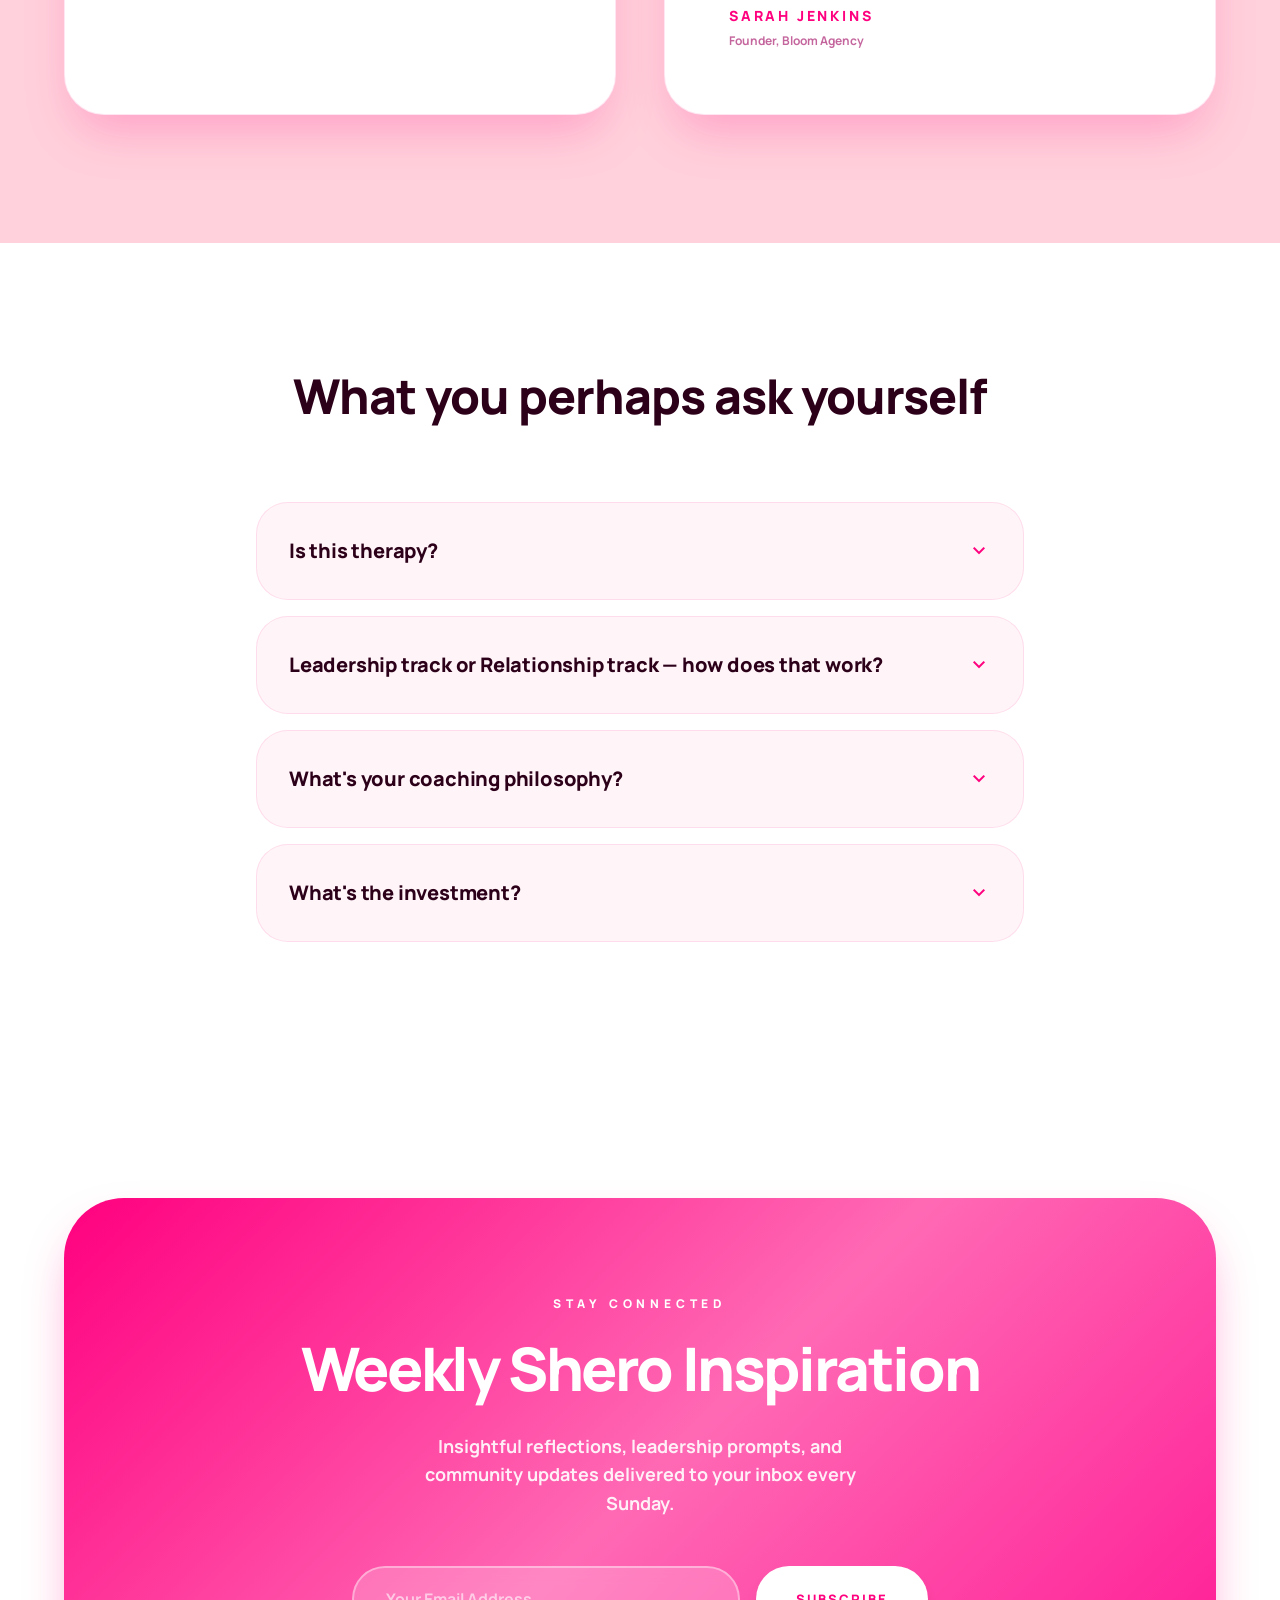
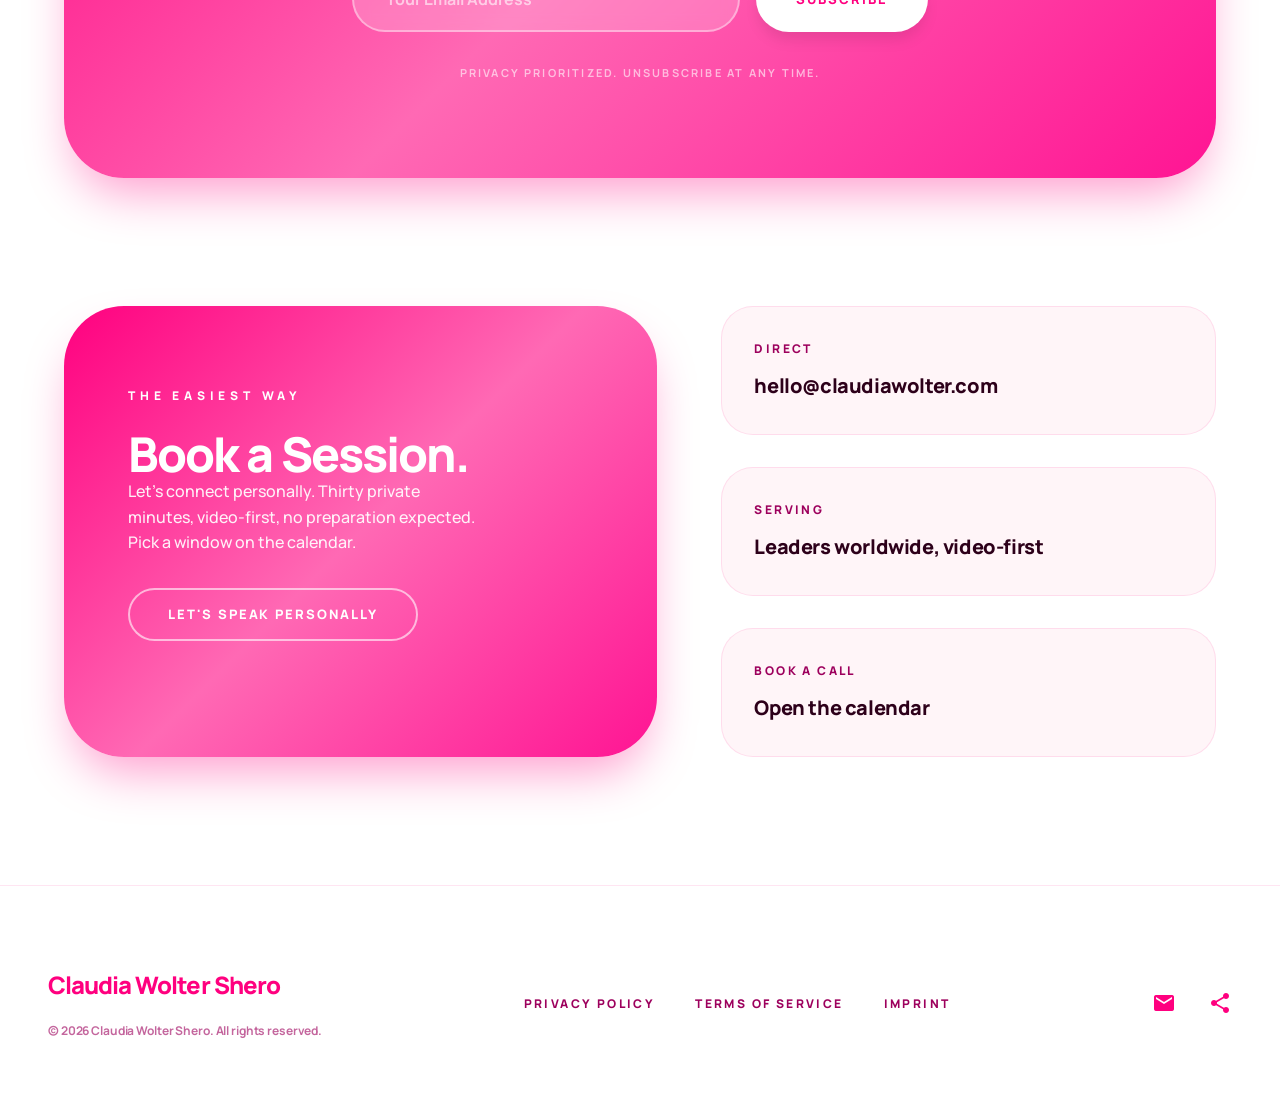
==== commit 46855e43: "Add social preview metadata and tighten homepage copy - index.html: add Open Graph + Twitter Card ta" ====
--- a/index.html
+++ b/index.html
@@ -3,11 +3,43 @@
   <head>
     <meta charset="UTF-8" />
     <meta name="viewport" content="width=device-width, initial-scale=1" />
-    <title>Claudia Wolter | Shero - Malibu Executive Leadership</title>
+    <title>Claudia Wolter | Shero</title>
     <meta
       name="description"
-      content="Transformative leadership coaching for the modern woman ready to reclaim her power and lead with authentic presence."
-    />
+      content="Transformative leadership coaching for the woman ready to reclaim her power and lead with authentic presence."
+    />
+
+    <meta property="og:type" content="website" />
+    <meta property="og:url" content="https://www.sherocrew.com/" />
+    <meta property="og:title" content="Claudia Wolter | Shero" />
+    <meta
+      property="og:description"
+      content="Transformative leadership coaching for the woman ready to reclaim her power and lead with authentic presence."
+    />
+    <meta
+      property="og:image"
+      content="https://www.sherocrew.com/assets/og-image.png"
+    />
+    <meta property="og:image:width" content="1200" />
+    <meta property="og:image:height" content="630" />
+    <meta property="og:image:alt" content="Shero — Lead from who YOU are." />
+
+    <meta name="twitter:card" content="summary_large_image" />
+    <meta name="twitter:url" content="https://www.sherocrew.com/" />
+    <meta name="twitter:title" content="Claudia Wolter | Shero" />
+    <meta
+      name="twitter:description"
+      content="Transformative leadership coaching for the woman ready to reclaim her power and lead with authentic presence."
+    />
+    <meta
+      name="twitter:image"
+      content="https://www.sherocrew.com/assets/og-image.png"
+    />
+    <meta
+      name="twitter:image:alt"
+      content="Shero — Lead from who YOU are."
+    />
+
     <link rel="preconnect" href="https://fonts.googleapis.com" />
     <link rel="preconnect" href="https://fonts.gstatic.com" crossorigin />
     <link
@@ -27,7 +59,7 @@
     <header class="site-nav" data-nav></header>
 
     <main>
-      <section class="hero">
+      <section id="home" class="hero">
         <div class="hero__blob-1" aria-hidden="true"></div>
         <div class="hero__blob-2" aria-hidden="true"></div>
         <div class="hero__inner">
@@ -37,8 +69,8 @@
               Lead from who <em class="hero__title-highlight">YOU</em><br />are.
             </h1>
             <p class="hero__subtitle">
-              Transformative leadership coaching for the modern woman ready to
-              reclaim her power and lead with authentic presence.
+              Transformative leadership coaching for the woman ready to reclaim
+              her power and lead with authentic presence.
             </p>
             <div>
               <a data-calendly class="btn btn-primary">Let's connect personally</a>
@@ -48,7 +80,7 @@
             <div class="hero__portrait">
               <img
                 alt="Portrait of Claudia Wolter"
-                src="https://lh3.googleusercontent.com/aida/[base64]"
+                src="assets/Bildschirmfoto-2026-05-08-um-10.16.10.png"
               />
               <div class="hero__portrait-gradient"></div>
             </div>
@@ -57,39 +89,7 @@
         </div>
       </section>
 
-      <section class="intro">
-        <div class="intro__inner">
-          <div class="intro__visual">
-            <div class="intro__visual-card">
-              <img
-                alt="Leadership style"
-                src="https://lh3.googleusercontent.com/aida/[base64]"
-              />
-            </div>
-            <div class="intro__visual-shadow" aria-hidden="true"></div>
-          </div>
-          <div class="intro__body">
-            <h2>The Shero Movement</h2>
-            <p class="intro__paragraph">
-              I founded Shero with a simple yet profound realization: the
-              corporate world doesn't need more "toughness"—it needs more
-              <span class="intro__emphasis">wholeness</span>.
-            </p>
-            <p class="intro__paragraph intro__paragraph--last">
-              As your coach, I don't give you a roadmap to someone else's
-              success. I help you find the inner compass that's been there all
-              along. We bridge the gap between soulful intention and strategic
-              impact.
-            </p>
-            <div class="intro__divider"></div>
-            <p class="intro__pullquote">
-              "Empowering the leader within to change the world outside."
-            </p>
-          </div>
-        </div>
-      </section>
-
-      <section class="vsl">
+      <section id="vsl" class="vsl">
         <div class="vsl__blob" aria-hidden="true"></div>
         <div class="vsl__inner">
           <h2 class="vsl__title">My message to you.</h2>
@@ -114,19 +114,365 @@
         </div>
       </section>
 
-      <section class="philosophy">
-        <div class="philosophy__texture" aria-hidden="true"></div>
-        <div class="philosophy__inner">
-          <span class="material-symbols-outlined philosophy__icon icon--fill" aria-hidden="true">format_quote</span>
-          <h2 class="philosophy__quote">
-            Coaching isn't about answers. It's about
-            <span class="philosophy__quote-accent">questions</span>.
-          </h2>
-          <div class="philosophy__attribution">
-            <span class="philosophy__rule" aria-hidden="true"></span>
-            <span class="philosophy__name">Claudia Wolter</span>
-            <span class="philosophy__rule" aria-hidden="true"></span>
-          </div>
+      <section class="intro">
+        <div class="intro__inner">
+          <div class="intro__visual">
+            <div class="intro__visual-card">
+              <img
+                alt="Leadership style"
+                src="assets/Bildschirmfoto-2026-05-08-um-10.19.37.png"
+              />
+            </div>
+            <div class="intro__visual-shadow" aria-hidden="true"></div>
+          </div>
+          <div class="intro__body">
+            <h2>The Shero Movement</h2>
+            <p class="intro__paragraph">
+              I founded Shero with a simple yet profound realization: the
+              corporate world doesn't need more "toughness"—it needs more
+              <span class="intro__emphasis">wholeness</span>.
+            </p>
+            <p class="intro__paragraph intro__paragraph--last">
+              As your coach, I don't give you a roadmap to someone else's
+              success. I help you find the inner compass that's been there all
+              along. We bridge the gap between soulful intention and strategic
+              impact.
+            </p>
+            <div class="intro__divider"></div>
+            <p class="intro__pullquote">
+              "Where the invisible becomes seen, the impossible becomes comfortable."
+            </p>
+          </div>
+        </div>
+      </section>
+
+      <section id="about" class="founder">
+        <div class="founder__inner">
+          <div class="founder__body">
+            <h2 class="founder__title">
+              I've been stuck between who I thought I had to be — and who I
+              actually was.
+            </h2>
+            <div class="founder__paragraphs">
+              <p>
+                I have been part of the corporate world over 15 years, in a
+                leading position over 7 years at American Express Global
+                Business Travel. I know what it feels like to perform a version
+                of yourself that slowly stops fitting — to carry a role, a
+                marriage, a life that looked right from the outside and felt
+                wrong on the inside.
+              </p>
+              <p>
+                After 13 years of marriage and two kids, I made the decision
+                that changed everything. Not because it was easy. Because it
+                was the only right one left. Today I work with women at
+                exactly these crossroads. Not to hand them my answers. But to
+                help them find their own — clearly, without burning out,
+                without waiting another year for permission.
+              </p>
+              <p>
+                That's what SHERO is. Not just a brand. A decision you make
+                about yourself.
+              </p>
+            </div>
+            <div class="founder__signature">
+              <p class="founder__signature-name">Claudia Wolter</p>
+              <p class="founder__signature-role">Founder &amp; CEO Shero</p>
+            </div>
+          </div>
+          <div class="founder__visual">
+            <div class="founder__portrait-wrap">
+              <div class="founder__portrait-glow" aria-hidden="true"></div>
+              <div class="founder__portrait">
+                <img
+                  alt="Screenshot of the Shero site shown in the portrait placeholder"
+                  src="assets/Bildschirmfoto-2026-05-08-um-10.16.10.png"
+                />
+              </div>
+            </div>
+          </div>
+        </div>
+      </section>
+
+      <section id="coaching" class="decision">
+        <div class="decision__inner">
+          <div class="decision__header">
+            <div>
+              <span class="eyebrow">The Decision — 1:1 Coaching</span>
+              <h2 class="decision__title">You need a decision.</h2>
+              <p class="decision__lede">
+                Mostly it's not a lack of information. It's a lack of space —
+                and the right questions — to finally hear yourself clearly.
+                That's what the coaching is for. You are in the right place
+                if…
+              </p>
+            </div>
+          </div>
+
+          <div class="decision__grid">
+            <article class="decision-card">
+              <p>You keep performing a version of yourself you don't fully recognise anymore.</p>
+            </article>
+            <article class="decision-card">
+              <p>You've tried figuring it out alone. The loop keeps coming back.</p>
+            </article>
+            <article class="decision-card">
+              <p>You don't want to be told what to do — you want to finally trust yourself to decide.</p>
+            </article>
+            <article class="decision-card">
+              <p>You're done waiting for the right moment. You know the right moment is now.</p>
+            </article>
+          </div>
+        </div>
+      </section>
+
+      <section id="shero" class="services">
+        <div class="services__inner">
+          <div class="services__header">
+            <div>
+              <span class="eyebrow">Our Pathways</span>
+              <h2 class="services__title">High-Energy Strategy</h2>
+            </div>
+            <p class="services__subtitle">
+              Tailored containers for growth, designed for the unique
+              challenges of high-level leadership.
+            </p>
+          </div>
+
+          <div class="services__grid">
+            <article class="service-card">
+              <span class="service-card__number">01</span>
+              <h3 class="service-card__title">Executive Coaching</h3>
+              <p class="service-card__body">
+                One-on-one deep dives into leadership identity, presence, and
+                navigating complex corporate ecosystems with grace.
+              </p>
+              <ul class="service-card__features">
+                <li class="service-card__feature">
+                  <span class="material-symbols-outlined">check_circle</span>
+                  Narrative Architecture
+                </li>
+                <li class="service-card__feature">
+                  <span class="material-symbols-outlined">check_circle</span>
+                  Emotional Intelligence
+                </li>
+                <li class="service-card__feature">
+                  <span class="material-symbols-outlined">check_circle</span>
+                  Presence &amp; Power
+                </li>
+              </ul>
+              <a data-calendly class="btn-text">
+                Enquire
+                <span class="material-symbols-outlined">arrow_forward</span>
+              </a>
+            </article>
+
+            <article class="service-card">
+              <span class="service-card__number">02</span>
+              <h3 class="service-card__title">Strategic Mentorship</h3>
+              <p class="service-card__body">
+                Combining soulful wisdom with pragmatic strategy for female
+                founders and emerging C-suite leaders.
+              </p>
+              <ul class="service-card__features">
+                <li class="service-card__feature">
+                  <span class="material-symbols-outlined">check_circle</span>
+                  Business Soul-Alignment
+                </li>
+                <li class="service-card__feature">
+                  <span class="material-symbols-outlined">check_circle</span>
+                  Growth Strategy
+                </li>
+                <li class="service-card__feature">
+                  <span class="material-symbols-outlined">check_circle</span>
+                  Sustainable Personal Development
+                </li>
+              </ul>
+              <a data-calendly class="btn-text">
+                Enquire
+                <span class="material-symbols-outlined">arrow_forward</span>
+              </a>
+            </article>
+
+            <article class="service-card">
+              <span class="service-card__number">03</span>
+              <h3 class="service-card__title">Shero Community</h3>
+              <p class="service-card__body">
+                A curated collective of visionary women. Masterminds, retreats,
+                and deep-connection networking.
+              </p>
+              <ul class="service-card__features">
+                <li class="service-card__feature">
+                  <span class="material-symbols-outlined">check_circle</span>
+                  Upcoming Masterminds
+                </li>
+                <li class="service-card__feature">
+                  <span class="material-symbols-outlined">check_circle</span>
+                  Digital Community Channels
+                </li>
+                <li class="service-card__feature">
+                  <span class="material-symbols-outlined">check_circle</span>
+                  Peer Ecosystem
+                </li>
+              </ul>
+              <a data-calendly class="btn-text">
+                Enquire
+                <span class="material-symbols-outlined">arrow_forward</span>
+              </a>
+            </article>
+          </div>
+        </div>
+      </section>
+
+      <section class="testimonials">
+        <div class="testimonials__inner">
+          <h2 class="testimonials__title">Voices of Transformation</h2>
+          <div class="testimonials__grid">
+            <article class="testimonial-card">
+              <span class="testimonial-card__mark material-symbols-outlined icon--fill" aria-hidden="true">format_quote</span>
+              <p class="testimonial-card__quote">
+                "Claudia has an uncanny ability to see the things you've been
+                hiding from yourself. Working with her didn't just change my
+                career; it changed how I show up in every room I enter."
+              </p>
+              <div>
+                <p class="testimonial-card__name">Elena Richards</p>
+                <p class="testimonial-card__role">Global Director, Tech Innovations</p>
+              </div>
+            </article>
+
+            <article class="testimonial-card testimonial-card--offset">
+              <span class="testimonial-card__mark material-symbols-outlined icon--fill" aria-hidden="true">format_quote</span>
+              <p class="testimonial-card__quote">
+                "The Shero movement is exactly what the modern leadership
+                landscape is missing. Soul, depth, and unapologetic power.
+                Claudia is a modern oracle for the corporate world."
+              </p>
+              <div>
+                <p class="testimonial-card__name">Sarah Jenkins</p>
+                <p class="testimonial-card__role">Founder, Bloom Agency</p>
+              </div>
+            </article>
+          </div>
+        </div>
+      </section>
+
+      <section class="faq">
+        <div class="faq__inner">
+          <h2 class="faq__title">What you perhaps ask yourself</h2>
+          <div class="faq__list">
+            <details class="faq__item">
+              <summary class="faq__summary">
+                <span class="faq__question">Is this therapy?</span>
+                <span class="faq__indicator material-symbols-outlined" aria-hidden="true">expand_more</span>
+              </summary>
+              <div class="faq__body">
+                No. Coaching is future-focused — we work on decisions, clarity,
+                and moving forward. If deeper therapeutic work comes up, I'll
+                tell you honestly and can point you to the right support.
+              </div>
+            </details>
+
+            <details class="faq__item">
+              <summary class="faq__summary">
+                <span class="faq__question">Leadership track or Relationship track — how does that work?</span>
+                <span class="faq__indicator material-symbols-outlined" aria-hidden="true">expand_more</span>
+              </summary>
+              <div class="faq__body">
+                Sometimes both. During our Discovery Call, we figure out
+                together what's most relevant for you right now. The coaching
+                adapts to where you actually are — not a fixed script.
+              </div>
+            </details>
+
+            <details class="faq__item">
+              <summary class="faq__summary">
+                <span class="faq__question">What's your coaching philosophy?</span>
+                <span class="faq__indicator material-symbols-outlined" aria-hidden="true">expand_more</span>
+              </summary>
+              <div class="faq__body">
+                I don't tell you what to do. I ask the questions that help you
+                stop leading from who others think you should be — and start
+                making decisions from who you actually are.
+              </div>
+            </details>
+
+            <details class="faq__item">
+              <summary class="faq__summary">
+                <span class="faq__question">What's the investment?</span>
+                <span class="faq__indicator material-symbols-outlined" aria-hidden="true">expand_more</span>
+              </summary>
+              <div class="faq__body">
+                We discuss investment in your Discovery Call — no pressure, no
+                pitch. Book a free call and we'll figure out together if this
+                is the right fit.
+              </div>
+            </details>
+          </div>
+        </div>
+      </section>
+
+      <section id="contact" class="newsletter">
+        <div class="newsletter__inner">
+          <div class="newsletter__card">
+            <div class="newsletter__texture" aria-hidden="true"></div>
+            <div class="newsletter__body">
+              <span class="eyebrow eyebrow--on-primary">Stay Connected</span>
+              <h2 class="newsletter__title">Weekly Shero Inspiration</h2>
+              <p class="newsletter__lede">
+                Insightful reflections, leadership prompts, and community
+                updates delivered to your inbox every Sunday.
+              </p>
+              <div class="newsletter__form" role="group" aria-label="Subscribe to the Shero newsletter">
+                <label class="sr-only" for="newsletter-email">Your email address</label>
+                <input
+                  class="newsletter__input"
+                  id="newsletter-email"
+                  type="email"
+                  placeholder="Your Email Address"
+                />
+                <a data-calendly class="btn btn-inverse">Subscribe</a>
+              </div>
+              <p class="newsletter__privacy">Privacy prioritized. Unsubscribe at any time.</p>
+            </div>
+          </div>
+        </div>
+      </section>
+
+      <section class="contact-grid">
+        <div class="contact-grid__inner">
+          <div class="contact-book-card">
+            <div>
+              <span class="eyebrow eyebrow--on-primary">The easiest way</span>
+              <h2>Book a Session.</h2>
+              <p>
+                Let's connect personally. Thirty private minutes, video-first,
+                no preparation expected. Pick a window on the calendar.
+              </p>
+            </div>
+            <div>
+              <a data-calendly class="btn btn-ghost-on-primary">Let's speak personally</a>
+            </div>
+          </div>
+
+          <aside class="contact-info">
+            <div class="contact-info__block">
+              <p class="contact-info__label">Direct</p>
+              <p class="contact-info__value">
+                <a href="mailto:hello@claudiawolter.com">hello@claudiawolter.com</a>
+              </p>
+            </div>
+            <div class="contact-info__block">
+              <p class="contact-info__label">Serving</p>
+              <p class="contact-info__value">Leaders worldwide, video-first</p>
+            </div>
+            <div class="contact-info__block">
+              <p class="contact-info__label">Book a call</p>
+              <p class="contact-info__value">
+                <a data-calendly>Open the calendar</a>
+              </p>
+            </div>
+          </aside>
         </div>
       </section>
     </main>
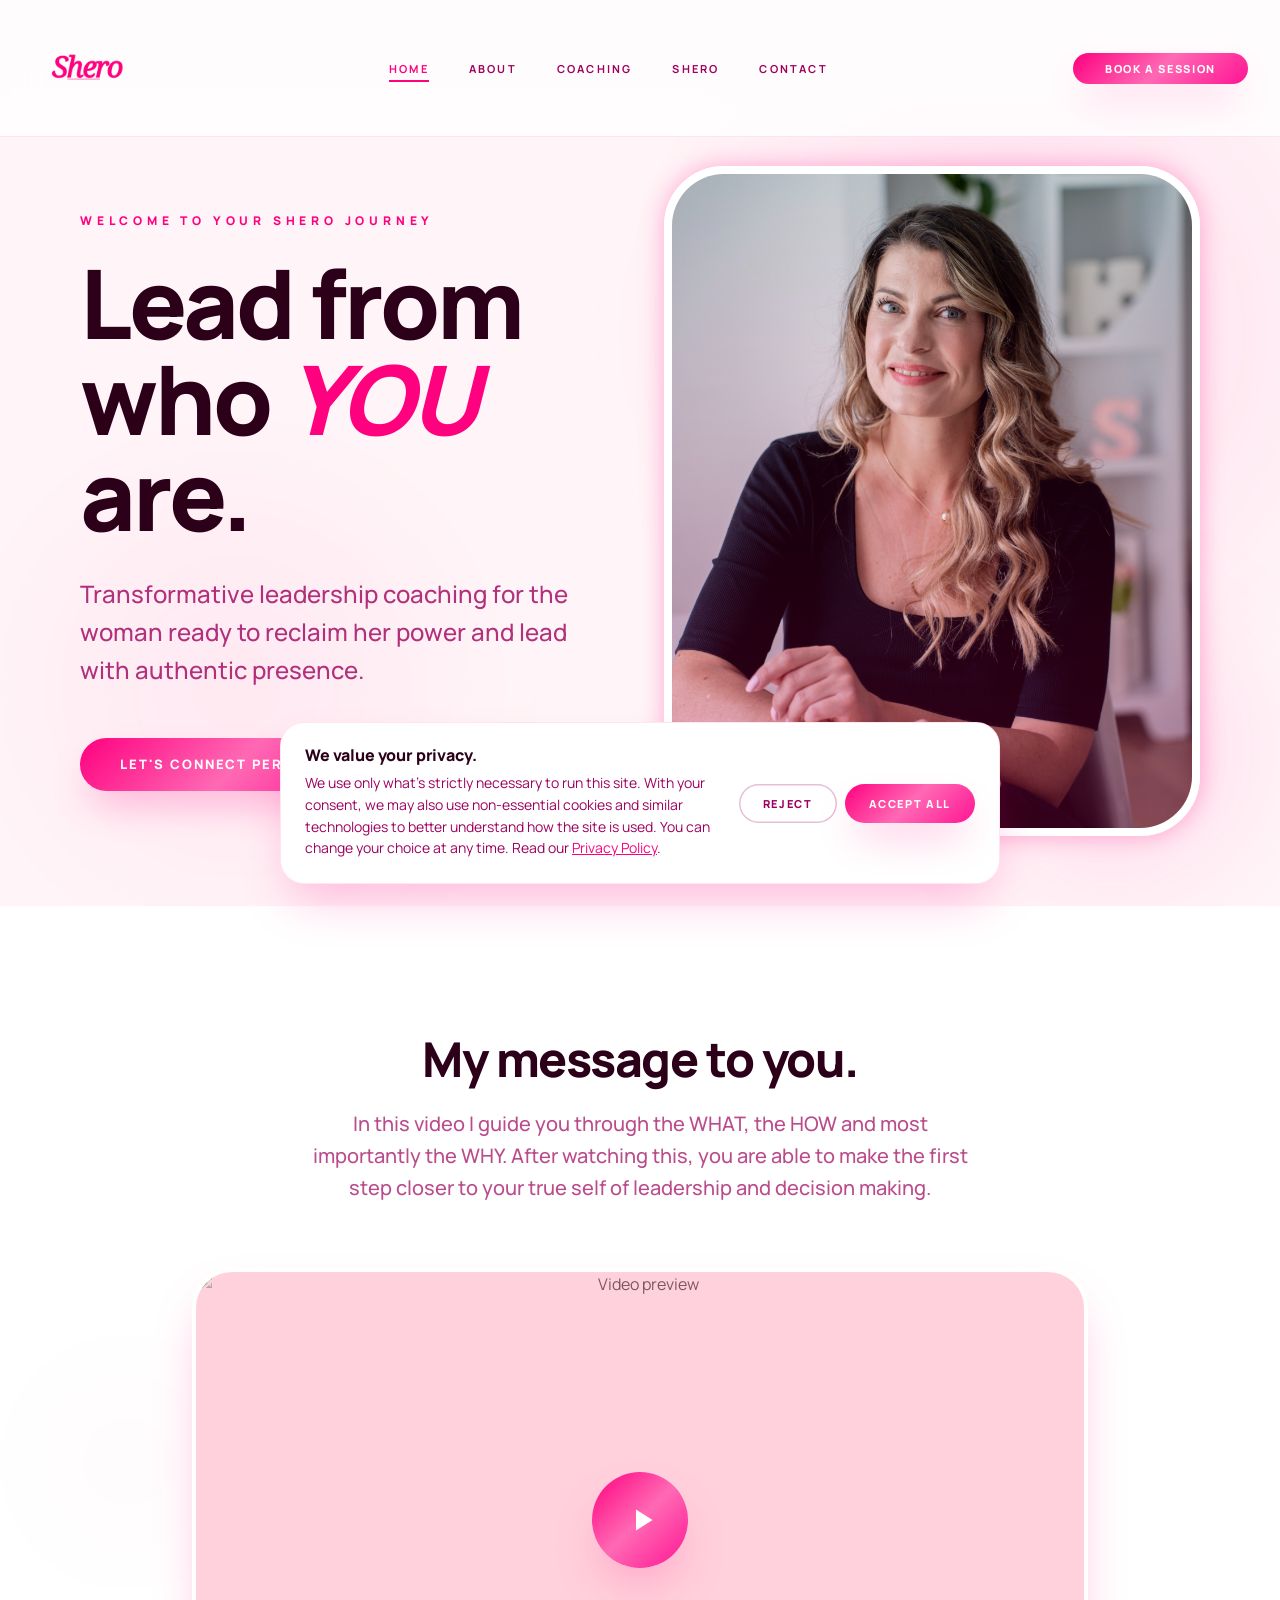
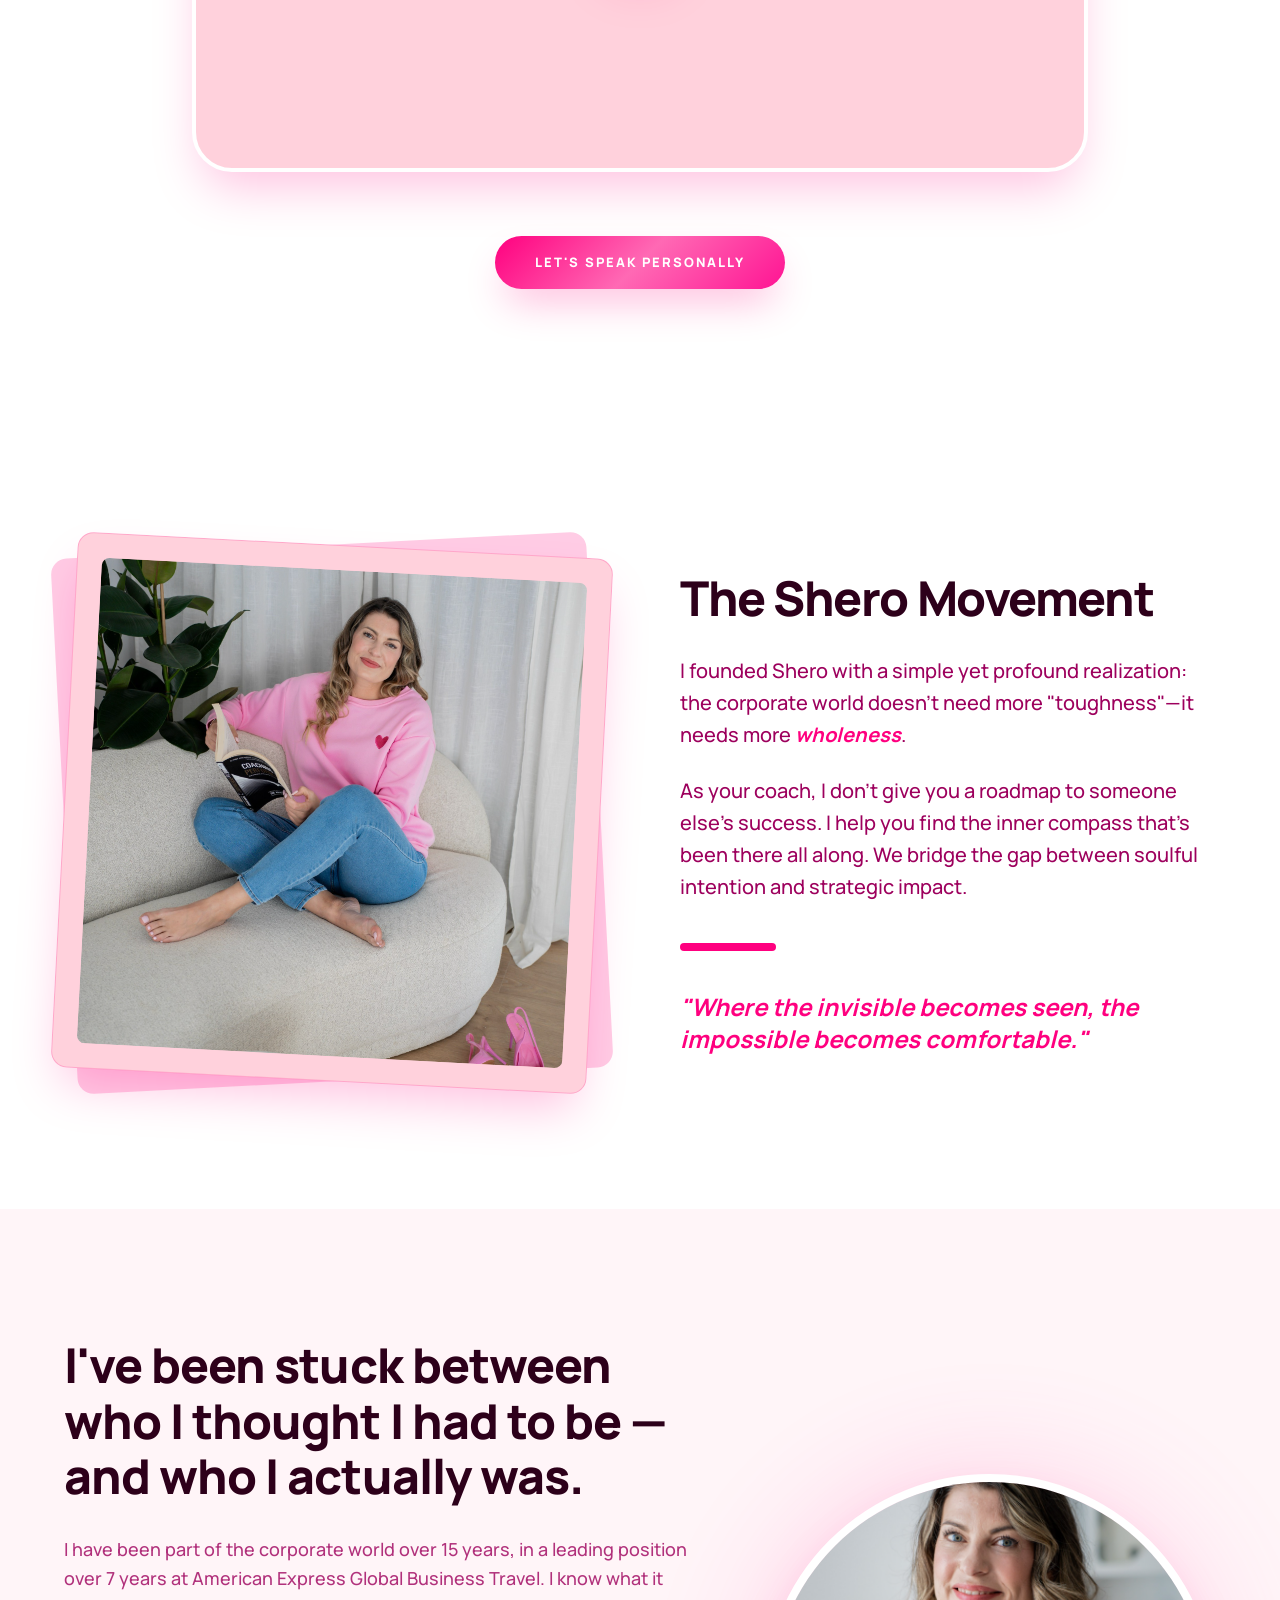
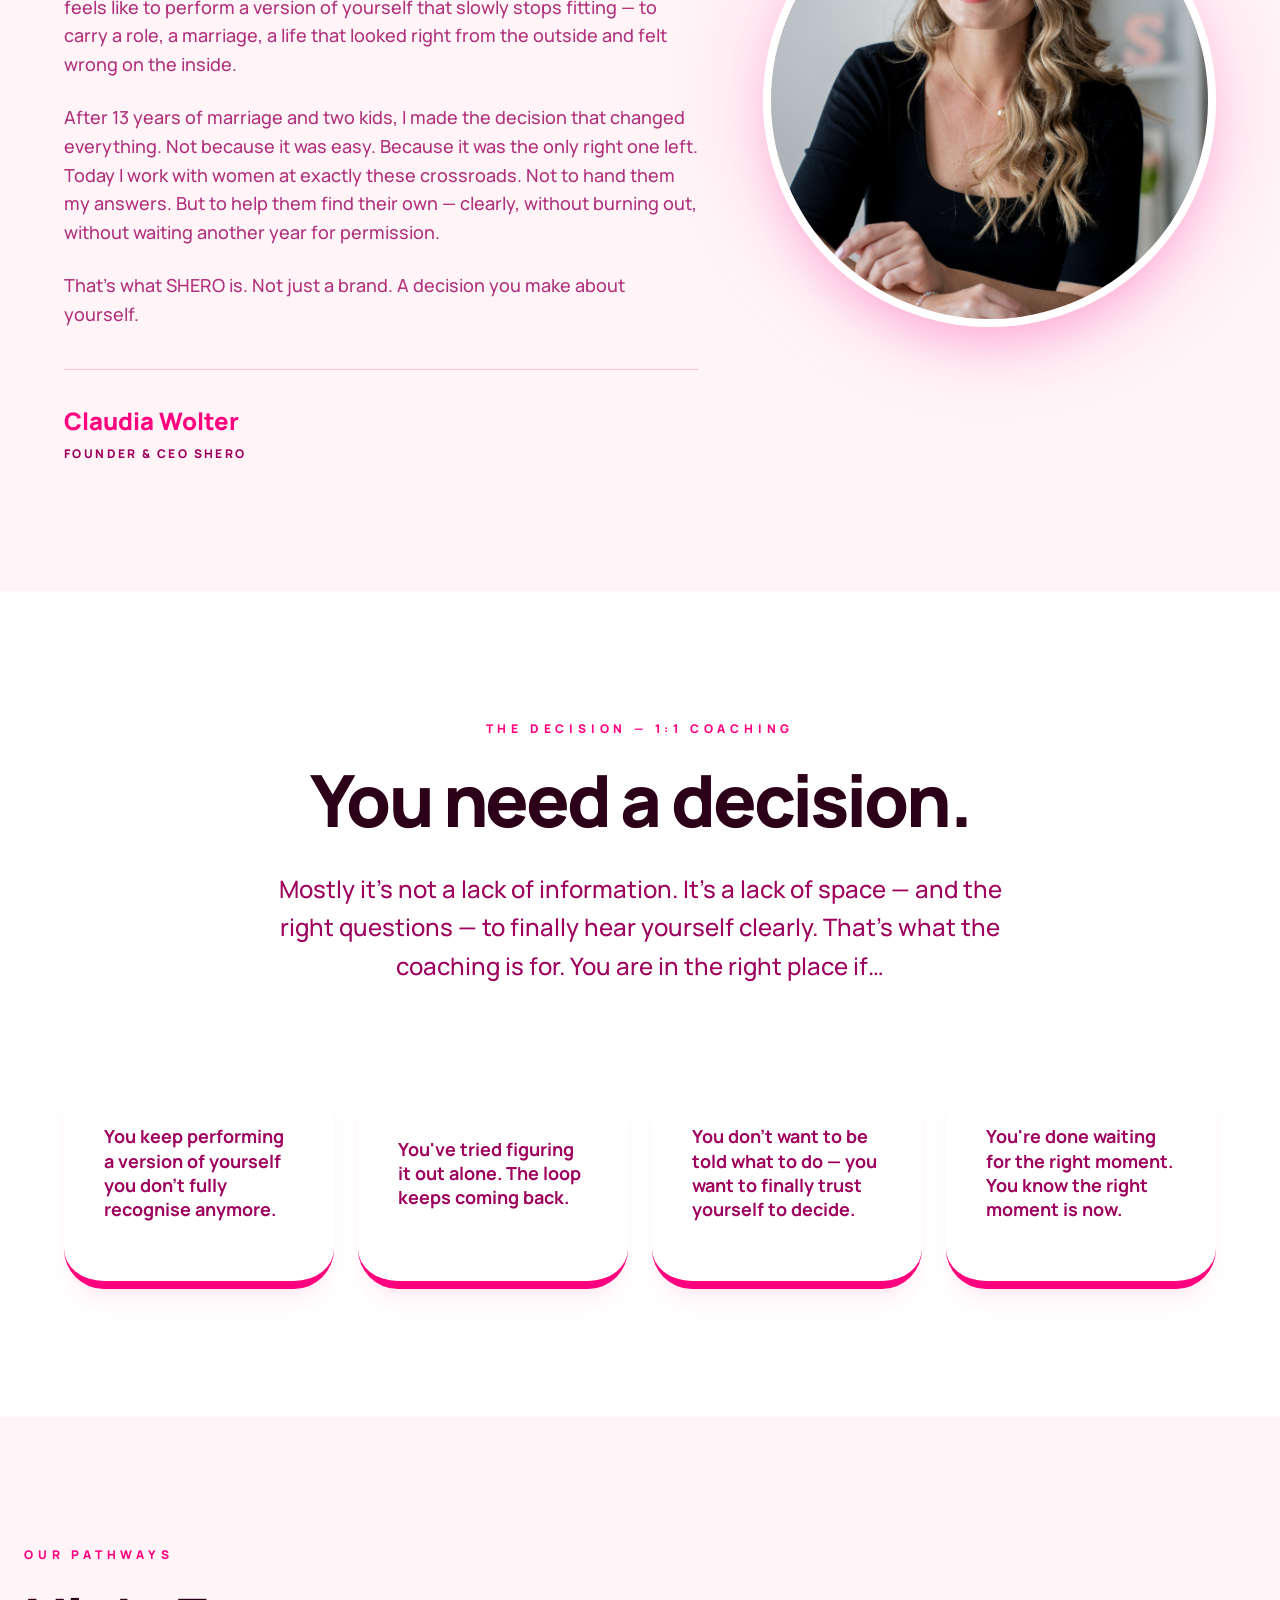
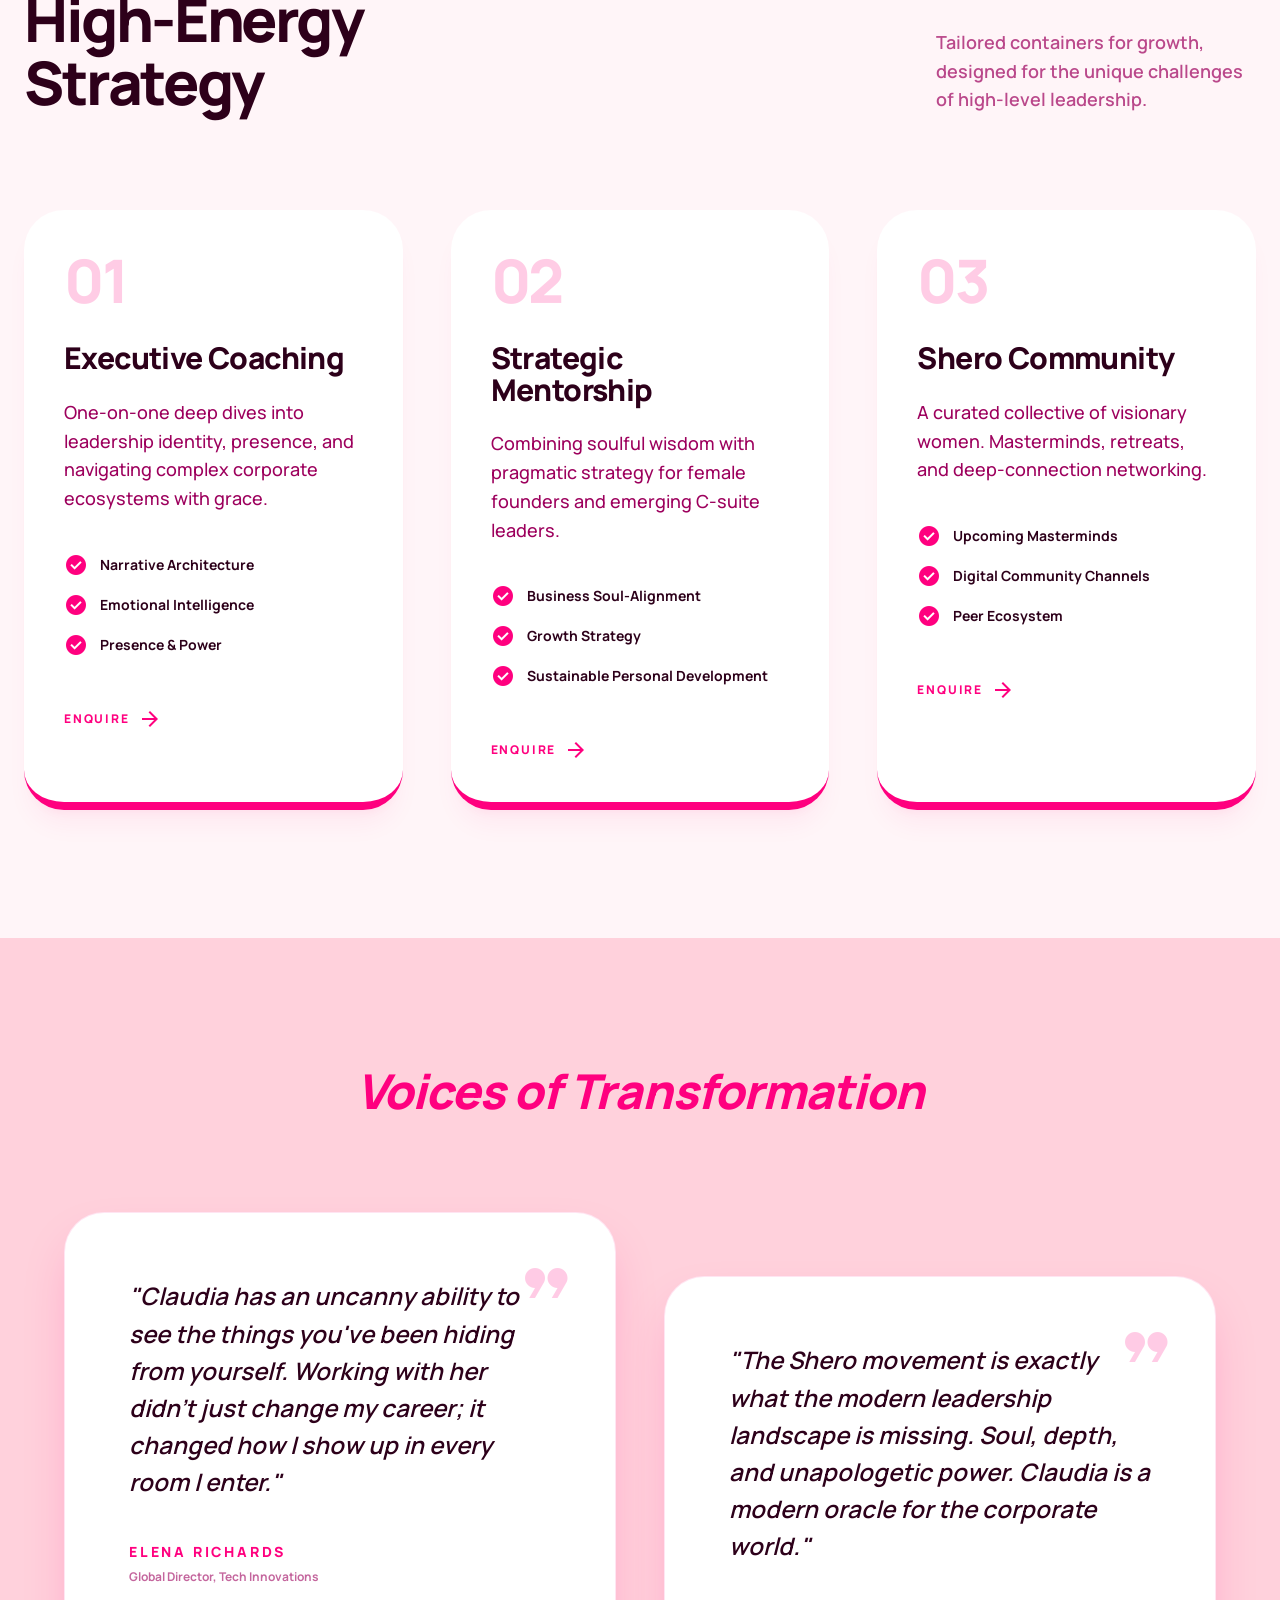
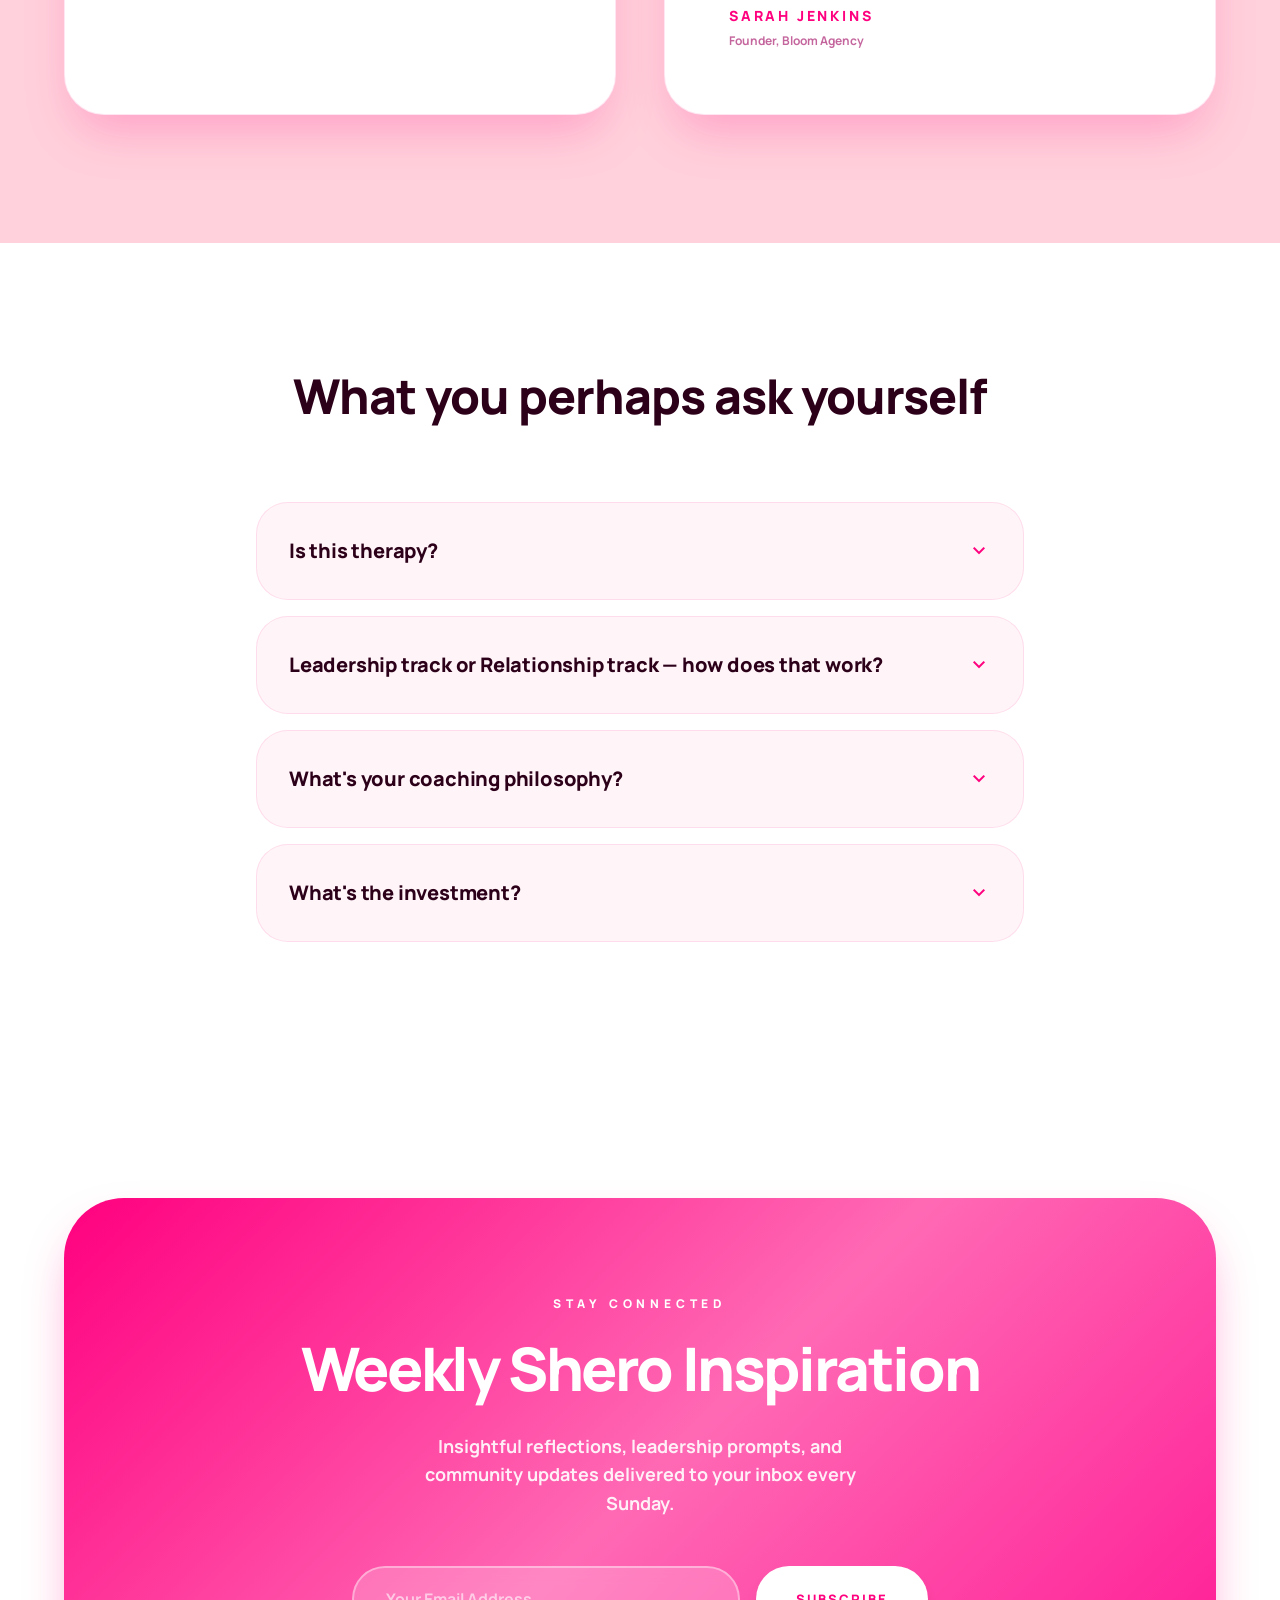
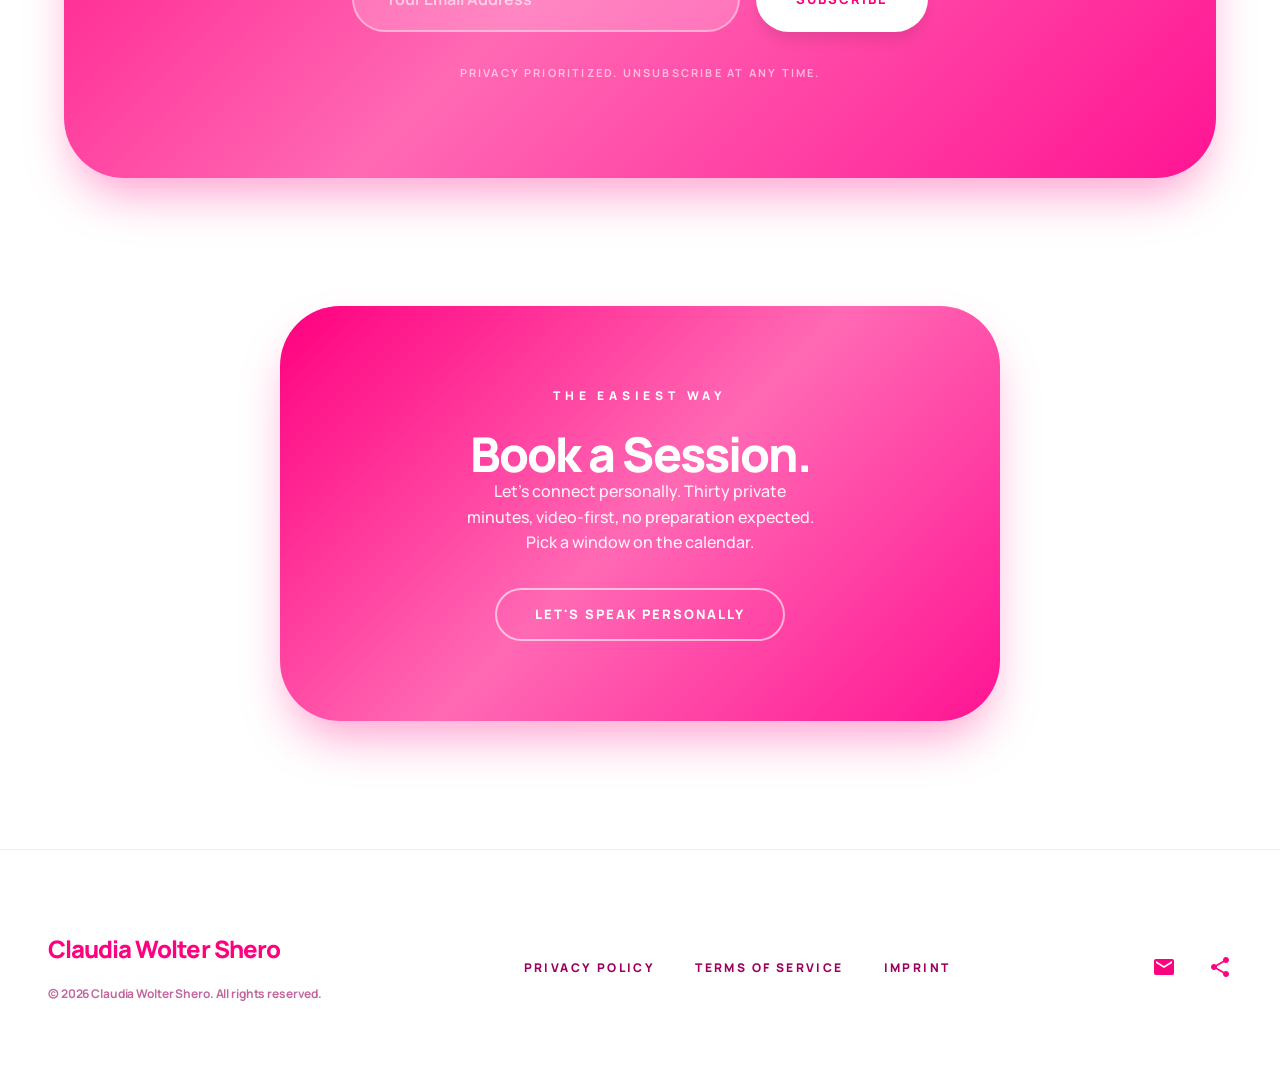
==== commit 333361fd: "Simplify contact section and update email address Remove the contact-info aside from contact and hom" ====
--- a/index.html
+++ b/index.html
@@ -455,24 +455,6 @@
             </div>
           </div>
 
-          <aside class="contact-info">
-            <div class="contact-info__block">
-              <p class="contact-info__label">Direct</p>
-              <p class="contact-info__value">
-                <a href="mailto:hello@claudiawolter.com">hello@claudiawolter.com</a>
-              </p>
-            </div>
-            <div class="contact-info__block">
-              <p class="contact-info__label">Serving</p>
-              <p class="contact-info__value">Leaders worldwide, video-first</p>
-            </div>
-            <div class="contact-info__block">
-              <p class="contact-info__label">Book a call</p>
-              <p class="contact-info__value">
-                <a data-calendly>Open the calendar</a>
-              </p>
-            </div>
-          </aside>
         </div>
       </section>
     </main>
--- a/styles/components.css
+++ b/styles/components.css
@@ -365,3 +365,116 @@
     justify-content: flex-start;
   }
 }
+
+/* ---------------- Cookie banner ---------------- */
+
+.cookie-banner {
+  position: fixed;
+  inset: auto 1rem 1rem 1rem;
+  z-index: 100;
+  background: var(--on-primary);
+  border-radius: var(--radius-xl);
+  box-shadow: var(--shadow-2xl);
+  border: 1px solid rgba(255, 0, 127, 0.1);
+  padding: 1.5rem;
+  max-width: 720px;
+  margin-inline: auto;
+  opacity: 0;
+  transform: translateY(1rem);
+  transition: opacity 350ms ease, transform 350ms ease;
+}
+
+.cookie-banner--visible {
+  opacity: 1;
+  transform: translateY(0);
+}
+
+.cookie-banner__inner {
+  display: flex;
+  flex-direction: column;
+  gap: 1.25rem;
+}
+
+.cookie-banner__title {
+  font-size: 1rem;
+  font-weight: 800;
+  letter-spacing: -0.01em;
+  color: var(--on-surface);
+  margin: 0 0 0.5rem;
+}
+
+.cookie-banner__body {
+  font-size: 0.875rem;
+  line-height: 1.55;
+  color: var(--secondary);
+  margin: 0;
+}
+
+.cookie-banner__body a {
+  color: var(--primary);
+  text-decoration: underline;
+}
+
+.cookie-banner__body a:hover {
+  color: var(--on-surface);
+}
+
+.cookie-banner__actions {
+  display: flex;
+  flex-direction: column;
+  gap: 0.5rem;
+}
+
+.cookie-banner__btn {
+  display: inline-flex;
+  align-items: center;
+  justify-content: center;
+  font-family: var(--font-sans);
+  font-weight: 900;
+  text-transform: uppercase;
+  letter-spacing: 0.15em;
+  font-size: 0.6875rem;
+  line-height: 1;
+  padding: 0.875rem 1.5rem;
+  border-radius: var(--radius-full);
+  border: 0;
+  cursor: pointer;
+  transition: transform 300ms ease, filter 300ms ease, background 300ms ease;
+}
+
+.cookie-banner__btn--accept {
+  background: var(--pink-glam-gradient);
+  color: var(--on-primary);
+  box-shadow: var(--shadow-cta);
+}
+
+.cookie-banner__btn--accept:hover {
+  filter: brightness(1.1);
+  transform: translateY(-2px);
+}
+
+.cookie-banner__btn--reject {
+  background: transparent;
+  color: var(--secondary);
+  box-shadow: inset 0 0 0 1.5px rgba(157, 0, 93, 0.25);
+}
+
+.cookie-banner__btn--reject:hover {
+  background: rgba(255, 0, 127, 0.06);
+  color: var(--primary);
+}
+
+@media (min-width: 640px) {
+  .cookie-banner__inner {
+    flex-direction: row;
+    align-items: center;
+    gap: 1.5rem;
+  }
+  .cookie-banner__text {
+    flex: 1;
+  }
+  .cookie-banner__actions {
+    flex-direction: row;
+    flex-shrink: 0;
+  }
+}
--- a/styles/pages.css
+++ b/styles/pages.css
@@ -701,15 +701,15 @@
 
 .decision-card {
   padding: 2.5rem;
-  border-radius: 3rem;
-  background: var(--surface-container);
-  border: 2px solid rgba(255, 0, 127, 0.1);
+  border-radius: var(--radius-card);
+  background: var(--on-primary);
+  border-bottom: 8px solid var(--primary);
+  box-shadow: var(--shadow-xl);
   display: flex;
   flex-direction: column;
   justify-content: center;
-  text-align: center;
   min-height: 14rem;
-  transition: background 500ms ease, color 500ms ease;
+  transition: transform 500ms ease;
 }
 
 .decision-card p {
@@ -718,15 +718,10 @@
   line-height: 1.35;
   color: var(--secondary);
   margin: 0;
-  transition: color 500ms ease;
 }
 
 .decision-card:hover {
-  background: var(--primary);
-}
-
-.decision-card:hover p {
-  color: var(--on-primary);
+  transform: translateY(-10px);
 }
 
 @media (min-width: 768px) {
@@ -1070,10 +1065,8 @@
 }
 
 .contact-grid__inner {
-  max-width: 1152px;
-  margin-inline: auto;
-  display: grid;
-  gap: 3rem;
+  max-width: 720px;
+  margin-inline: auto;
 }
 
 .contact-book-card {
@@ -1085,6 +1078,8 @@
   flex-direction: column;
   gap: 2rem;
   box-shadow: 0 25px 50px -12px rgba(255, 0, 127, 0.4);
+  text-align: center;
+  align-items: center;
 }
 
 .contact-book-card h2 {
@@ -1101,49 +1096,7 @@
   max-width: 36ch;
 }
 
-.contact-info {
-  display: flex;
-  flex-direction: column;
-  gap: 2rem;
-}
-
-.contact-info__block {
-  background: var(--surface);
-  padding: 2rem;
-  border-radius: 2rem;
-  border: 1px solid rgba(255, 0, 127, 0.1);
-}
-
-.contact-info__label {
-  font-size: 0.75rem;
-  text-transform: uppercase;
-  letter-spacing: 0.2em;
-  font-weight: 900;
-  color: var(--secondary);
-  margin: 0 0 0.75rem;
-}
-
-.contact-info__value {
-  font-size: 1.25rem;
-  font-weight: 900;
-  letter-spacing: -0.02em;
-  color: var(--on-surface);
-  margin: 0;
-}
-
-.contact-info__value a {
-  color: inherit;
-}
-
-.contact-info__value a:hover {
-  color: var(--primary);
-}
-
 @media (min-width: 900px) {
-  .contact-grid__inner {
-    grid-template-columns: 1.2fr 1fr;
-    gap: 4rem;
-  }
   .contact-book-card {
     padding: 5rem 4rem;
   }
@@ -1151,3 +1104,88 @@
     font-size: 3rem;
   }
 }
+
+/* ---------------- Legal pages (Privacy, Terms, Imprint) ---------------- */
+
+.legal {
+  padding: 0 1.5rem 8rem;
+  background: var(--on-primary);
+}
+
+.legal__inner {
+  max-width: 768px;
+  margin-inline: auto;
+  color: var(--on-surface);
+  font-size: 1rem;
+  line-height: 1.7;
+}
+
+.legal__updated {
+  font-size: 0.875rem;
+  color: var(--secondary);
+  margin: 0 0 3rem;
+  font-weight: 500;
+}
+
+.legal__inner h2 {
+  font-size: 1.5rem;
+  font-weight: 800;
+  letter-spacing: -0.02em;
+  margin: 3rem 0 1rem;
+  color: var(--on-surface);
+}
+
+.legal__inner h3 {
+  font-size: 1.125rem;
+  font-weight: 700;
+  margin: 2rem 0 0.75rem;
+  color: var(--on-surface);
+}
+
+.legal__inner p,
+.legal__inner ul,
+.legal__inner ol,
+.legal__inner dl {
+  margin: 0 0 1rem;
+}
+
+.legal__inner ul,
+.legal__inner ol {
+  padding-left: 1.5rem;
+}
+
+.legal__inner li {
+  margin-bottom: 0.5rem;
+}
+
+.legal__inner dl {
+  display: grid;
+  grid-template-columns: max-content 1fr;
+  gap: 0.5rem 1.5rem;
+}
+
+.legal__inner dt {
+  font-weight: 700;
+}
+
+.legal__inner dd {
+  margin: 0;
+}
+
+.legal__inner a {
+  color: var(--primary);
+  text-decoration: underline;
+}
+
+.legal__inner a:hover {
+  color: var(--on-surface);
+}
+
+@media (min-width: 768px) {
+  .legal__inner {
+    font-size: 1.0625rem;
+  }
+  .legal__inner h2 {
+    font-size: 1.75rem;
+  }
+}
